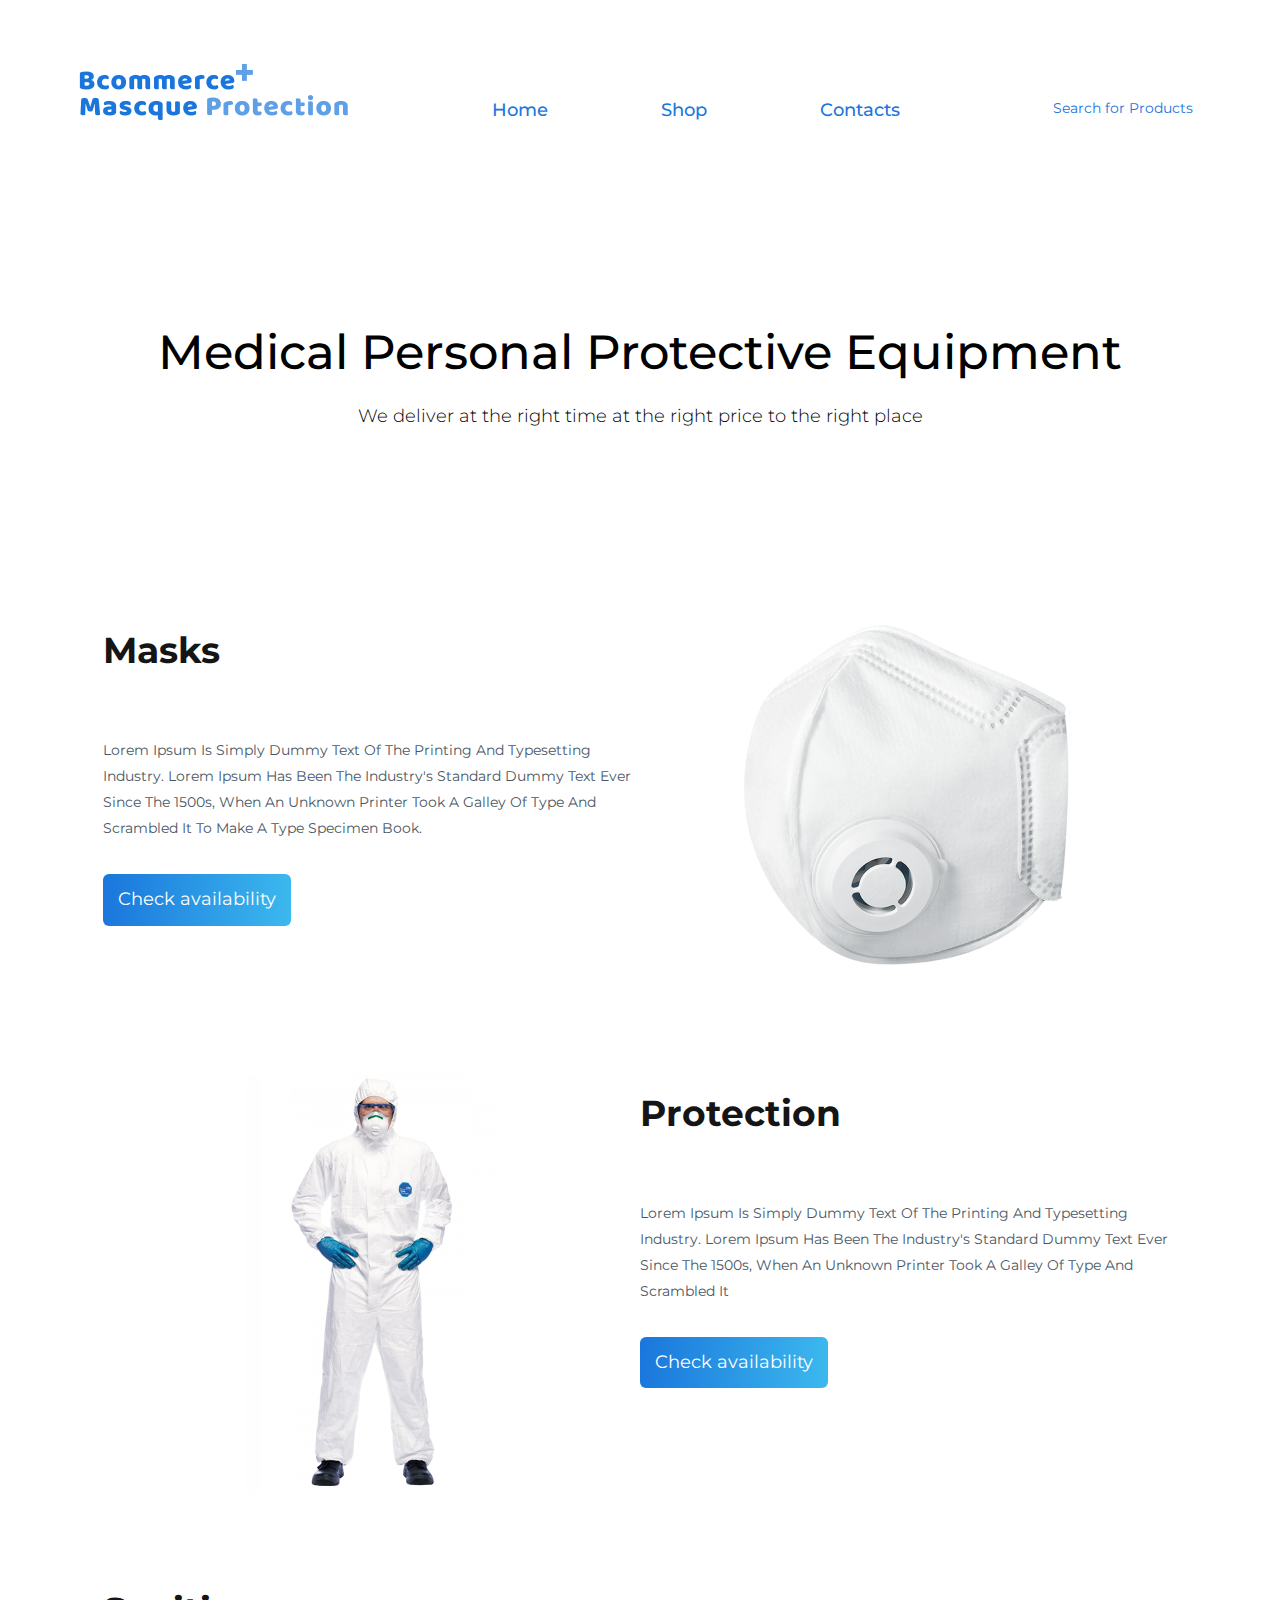
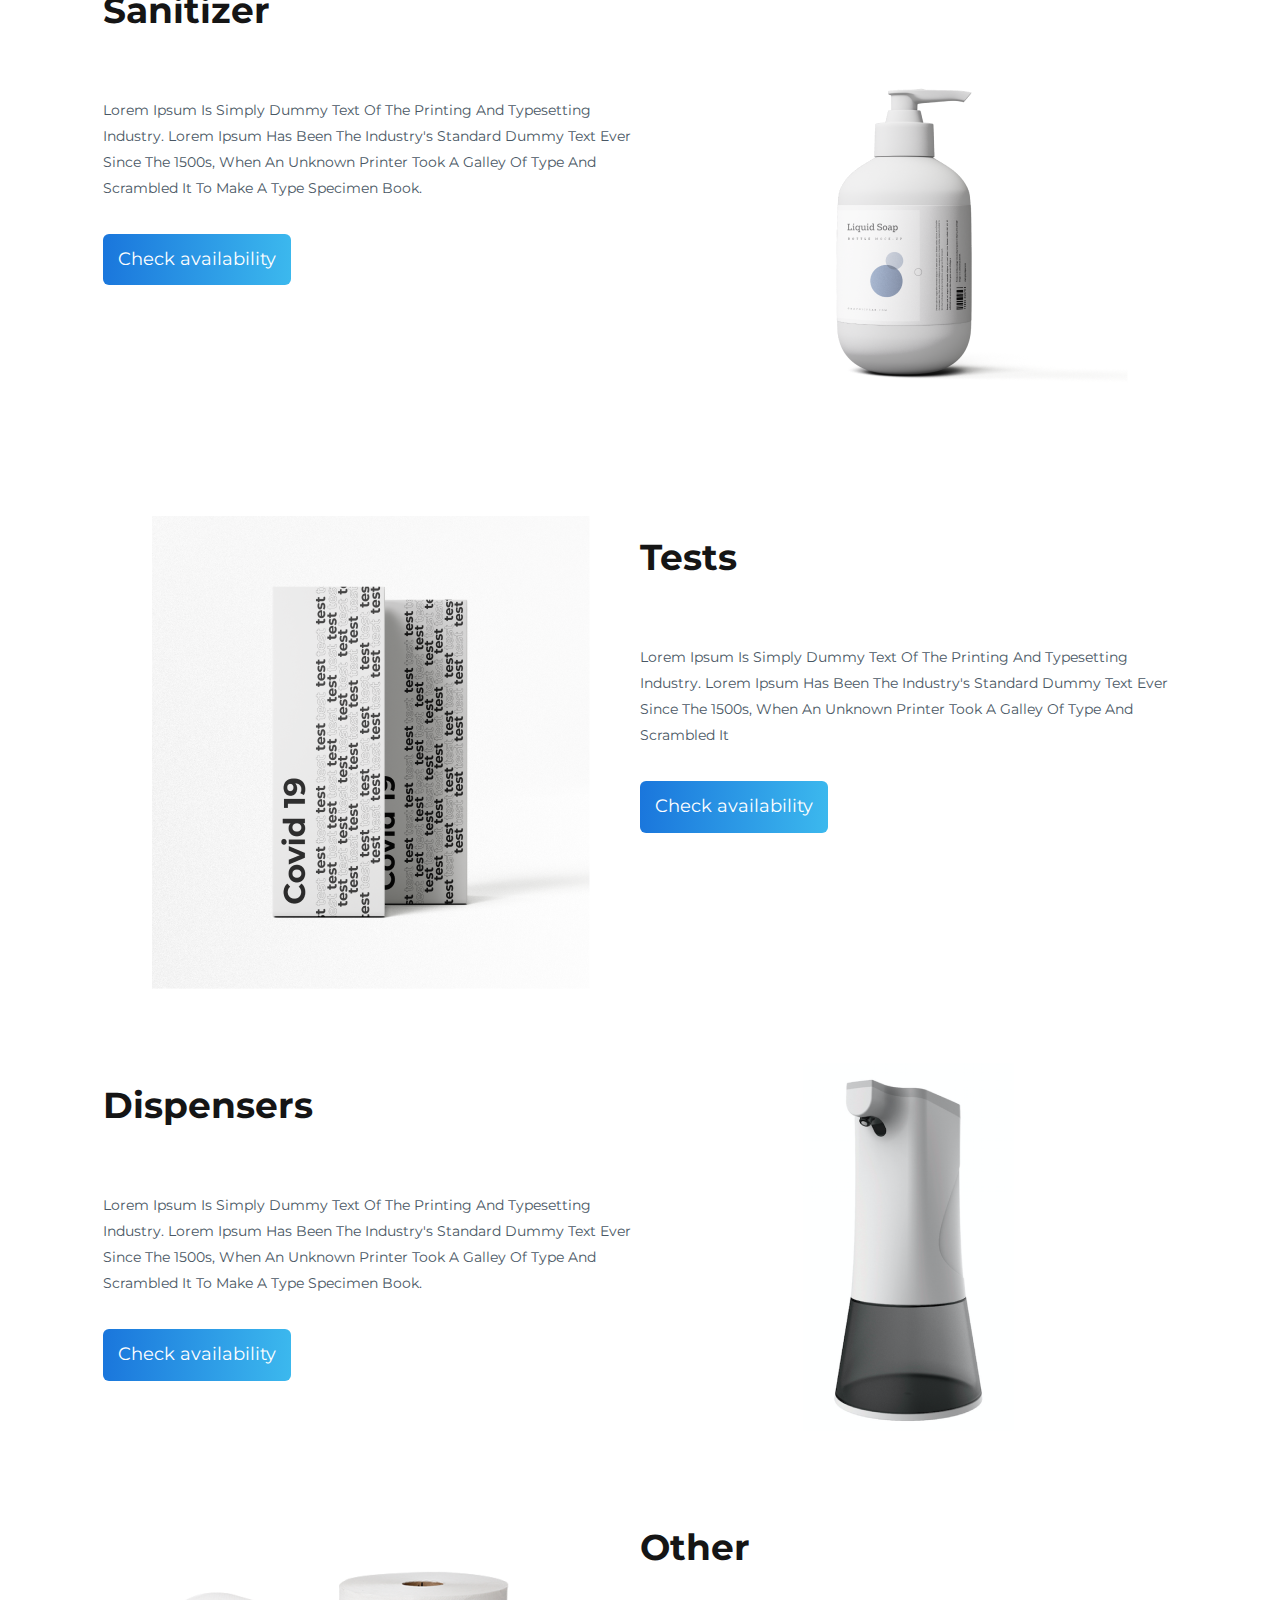
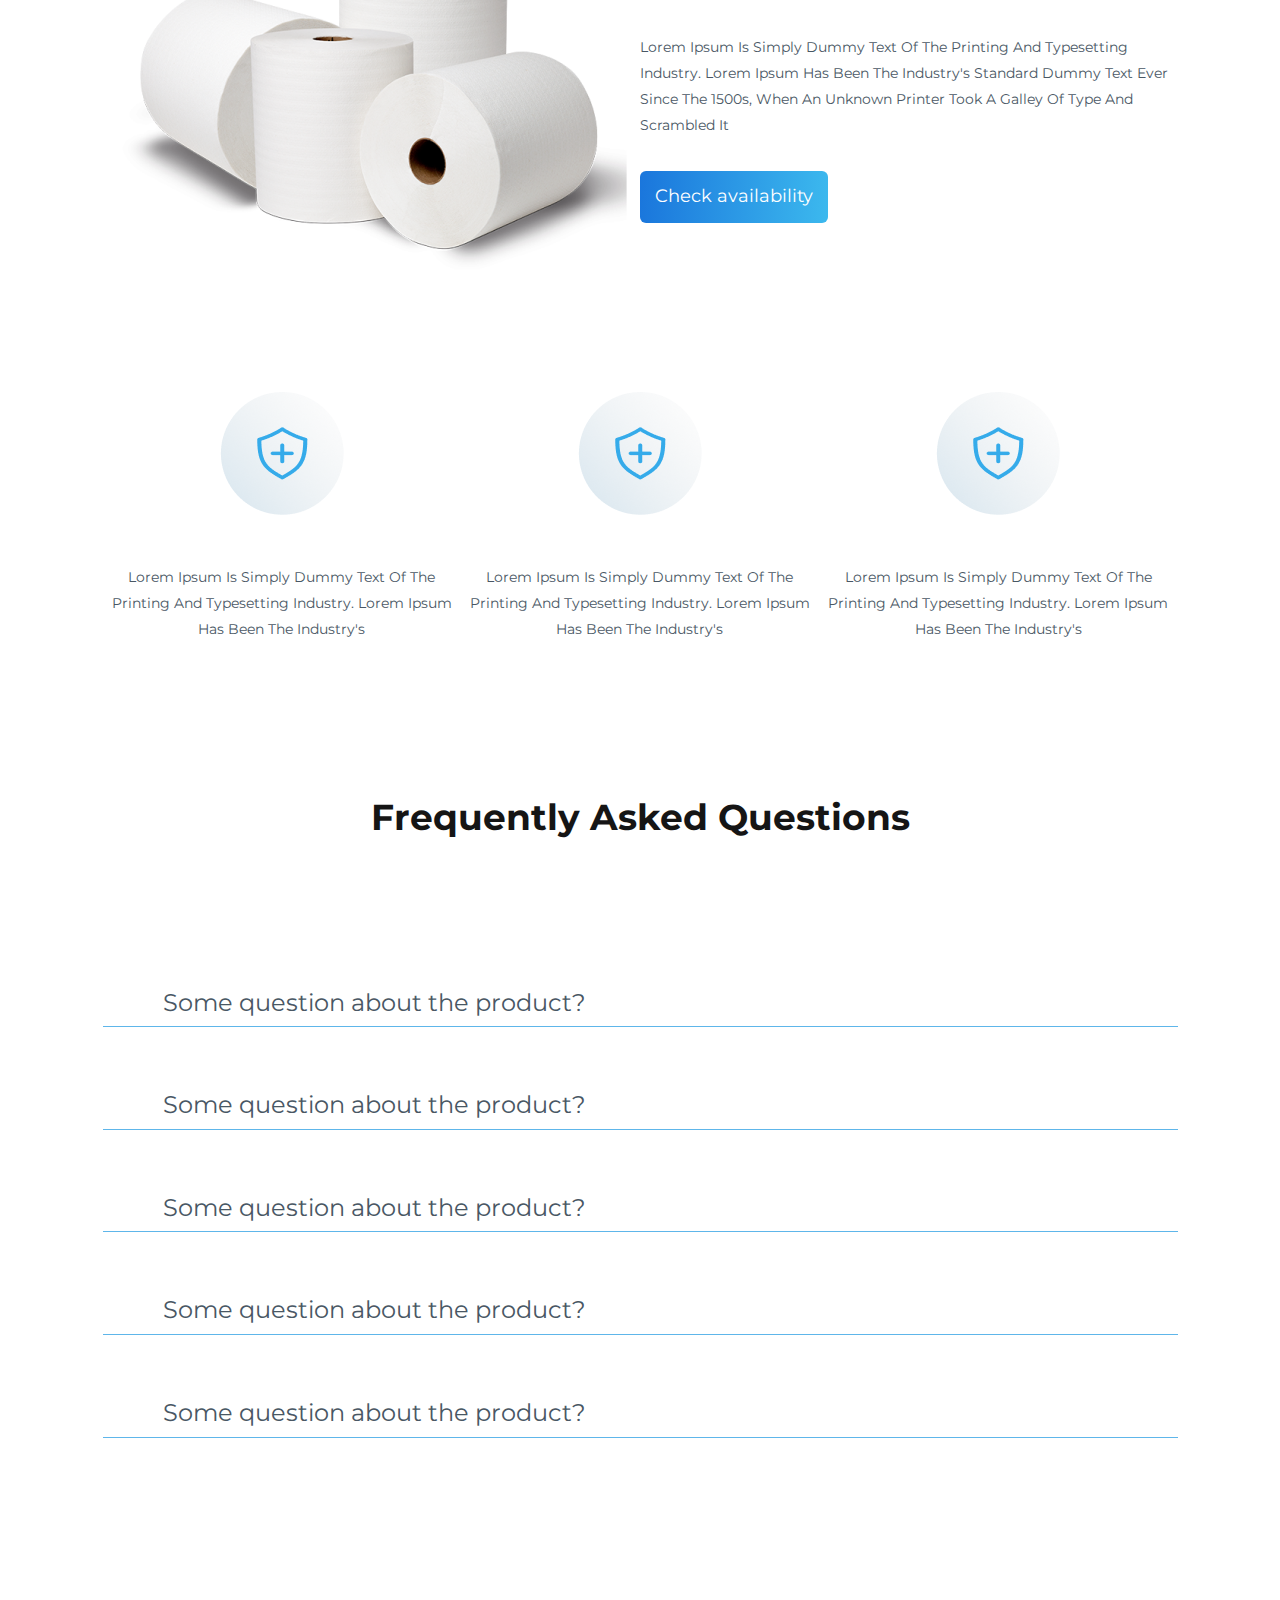
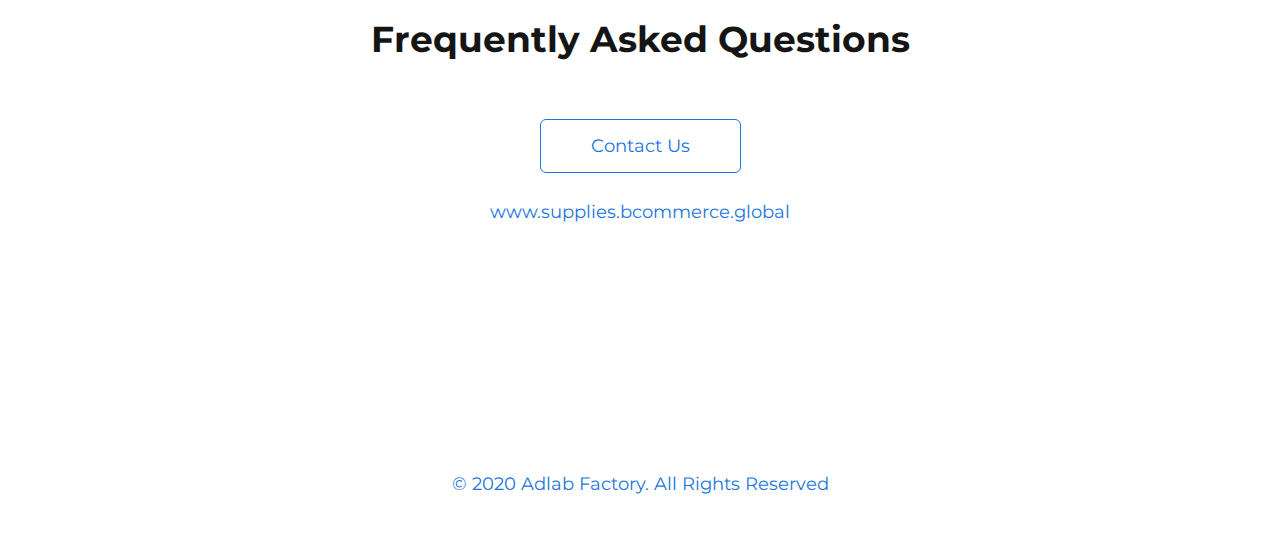
==== index.html @ c1c2cafc "add js" ====
<!DOCTYPE html>
<html lang="en">
  <head>
    <meta charset="UTF-8" />
    <meta http-equiv="X-UA-Compatible" content="IE=edge" />
    <meta name="viewport" content="width=device-width, initial-scale=1.0" />
    <link rel="stylesheet" href="assets/css/style.css" />
    <link rel="stylesheet" href="normalize.css" />
    <link
      href="https://fonts.googleapis.com/css2?family=Baloo+2&family=Montserrat:wght@300;400;500;700&display=swap"
      rel="stylesheet"
    />
    <title>Medical Supplies</title>
  </head>
  <body>
    <header>
      <div class="header__container">
        <div class="header__inner">
          <div class="inner__logo">
            <img src="assets/images/home page/logo.png" />
          </div>
          <nav class="nav">
            <a class="nav__link" href="#">Home</a>
            <a class="nav__link" href="#">Shop</a>
            <a class="nav__link" href="#">Contacts</a>
          </nav>
          <div class="nav__search">
            <a class="nav__link" href="#">Search for Products</a>
          </div>
        </div>
      </div>
    </header>
    <main>
      <div class="container">
        <div class="title">
          <h1 class="title__subject">Medical Personal Protective Equipment</h1>
          <h2 class="title__subtitle">
            We deliver at the right time at the right price to the right place
          </h2>
        </div>
      </div>
      <section class="section__product">
        <div class="container">
          <div class="product">
            <div class="product__img">
              <img src="assets/images/home page/masks.png" />
            </div>
            <div class="product__info">
              <h3 class="text">Masks</h3>
              <p class="subtext">
                Lorem Ipsum is simply dummy text of the printing and typesetting
                industry. Lorem Ipsum has been the industry's standard dummy
                text ever since the 1500s, when an unknown printer took a galley
                of type and scrambled it to make a type specimen book.
              </p>
              <a class="btn" href="#">Check availability</a>
            </div>
          </div>
          <div class="product">
            <div class="product__img">
              <img src="assets/images/home page/protection.png" />
            </div>
            <div class="product__info">
              <h3 class="text">Protection</h3>
              <p class="subtext">
                Lorem Ipsum is simply dummy text of the printing and typesetting
                industry. Lorem Ipsum has been the industry's standard dummy
                text ever since the 1500s, when an unknown printer took a galley
                of type and scrambled it
              </p>
              <a class="btn" href="#">Check availability</a>
            </div>
          </div>
          <div class="product">
            <div class="product__img">
              <img src="assets/images/home page/sanitizer.png" />
            </div>
            <div class="product__info">
              <h3 class="text">Sanitizer</h3>
              <p class="subtext">
                Lorem Ipsum is simply dummy text of the printing and typesetting
                industry. Lorem Ipsum has been the industry's standard dummy
                text ever since the 1500s, when an unknown printer took a galley
                of type and scrambled it to make a type specimen book.
              </p>
              <a class="btn" href="#">Check availability</a>
            </div>
          </div>
          <div class="product">
            <div class="product__img">
              <img src="assets/images/home page/tests.png" />
            </div>
            <div class="product__info">
              <h3 class="text">Tests</h3>
              <p class="subtext">
                Lorem Ipsum is simply dummy text of the printing and typesetting
                industry. Lorem Ipsum has been the industry's standard dummy
                text ever since the 1500s, when an unknown printer took a galley
                of type and scrambled it
              </p>
              <a class="btn" href="#">Check availability</a>
            </div>
          </div>
          <div class="product">
            <div class="product__img">
              <img src="assets/images/home page/dispensers.png" />
            </div>
            <div class="product__info">
              <h3 class="text">Dispensers</h3>
              <p class="subtext">
                Lorem Ipsum is simply dummy text of the printing and typesetting
                industry. Lorem Ipsum has been the industry's standard dummy
                text ever since the 1500s, when an unknown printer took a galley
                of type and scrambled it to make a type specimen book.
              </p>
              <a class="btn" href="#">Check availability</a>
            </div>
          </div>
          <div class="product">
            <div class="product__img">
              <img src="assets/images/home page/other.png" />
            </div>
            <div class="product__info">
              <h3 class="text">Other</h3>
              <p class="subtext">
                Lorem Ipsum is simply dummy text of the printing and typesetting
                industry. Lorem Ipsum has been the industry's standard dummy
                text ever since the 1500s, when an unknown printer took a galley
                of type and scrambled it
              </p>
              <a class="btn" href="#">Check availability</a>
            </div>
          </div>
        </div>
      </section>
    </main>
    <footer>
      <aside>
        <div class="container">
          <div class="features">
            <div class="features__item">
              <img src="assets/images/home page/vector.png" />
              <p class="subtext">
                Lorem Ipsum is simply dummy text of the printing and typesetting
                industry. Lorem Ipsum has been the industry's
              </p>
            </div>
            <div class="features__item">
              <img src="assets/images/home page/vector.png" />
              <p class="subtext">
                Lorem Ipsum is simply dummy text of the printing and typesetting
                industry. Lorem Ipsum has been the industry's
              </p>
            </div>
            <div class="features__item">
              <img src="assets/images/home page/vector.png" />
              <p class="subtext">
                Lorem Ipsum is simply dummy text of the printing and typesetting
                industry. Lorem Ipsum has been the industry's
              </p>
            </div>
          </div>
        </div>
      </aside>
      <div class="container">
        <div class="faq__content">
          <h3 class="text">Frequently Asked Questions</h3>
        </div>
        <div class="faq__section">
          <button class="faq__dropdown">
            Some question about the product?
          </button>
          <div class="faq__item">
            <p>
              Lorem Ipsum is simply dummy text of the printing and typesetting
              industry. Lorem Ipsum has been the industry's standard dummy text
              ever since the 1500s, when an unknown printer took a galley of
              type and scrambled it
            </p>
          </div>
          <button class="faq__dropdown">
            Some question about the product?
          </button>
          <div class="faq__item">
            <p>
              Lorem Ipsum is simply dummy text of the printing and typesetting
              industry. Lorem Ipsum has been the industry's standard dummy text
              ever since the 1500s, when an unknown printer took a galley of
              type and scrambled it
            </p>
          </div>
          <button class="faq__dropdown">
            Some question about the product?
          </button>
          <div class="faq__item">
            <p>
              Lorem Ipsum is simply dummy text of the printing and typesetting
              industry. Lorem Ipsum has been the industry's standard dummy text
              ever since the 1500s, when an unknown printer took a galley of
              type and scrambled it
            </p>
          </div>
          <button class="faq__dropdown">
            Some question about the product?
          </button>
          <div class="faq__item">
            <p>
              Lorem Ipsum is simply dummy text of the printing and typesetting
              industry. Lorem Ipsum has been the industry's standard dummy text
              ever since the 1500s, when an unknown printer took a galley of
              type and scrambled it
            </p>
          </div>
          <button class="faq__dropdown">
            Some question about the product?
          </button>
          <div class="faq__item">
            <p>
              Lorem Ipsum is simply dummy text of the printing and typesetting
              industry. Lorem Ipsum has been the industry's standard dummy text
              ever since the 1500s, when an unknown printer took a galley of
              type and scrambled it
            </p>
          </div>
        </div>
        <div class="question">
          <h3 class="text">Frequently Asked Questions</h3>
          <div class="question__btn">
            <a
              class="question__mail"
              href="mailto:www.supplies.bcommerce.global"
              >Contact Us</a
            >
          </div>
          <div class="question__link">
            <a class="link__mail" href="mailto:www.supplies.bcommerce.global"
              >www.supplies.bcommerce.global</a
            >
          </div>
        </div>
        <p class="author">© 2020 Adlab Factory. All Rights Reserved</p>
      </div>
    </footer>
    <script src="js/dropdown.js"></script>
  </body>
</html>
---- assets/css/style.css ----
/* General styles */
body {
  margin: 0;
  padding: 0;
  font-family: "Montserrat", sans-serif;
  font-size: 14px;
  line-height: 1.2;
  color: #495764;
}

.text {
  font-weight: 700;
  padding: 20px 0;
  font-size: 36px;
  line-height: 44px;
  color: #151515;
}

.subtext {
  margin-top: 30px;
  padding: 15px 0;
  line-height: 26px;
  align-items: center;
  text-transform: capitalize;
}

.btn {
  margin-top: 18px;
  display: inline-block;
  padding: 15px;
  text-decoration: none;
  font-size: 18px;
  color: #fff;
  background: linear-gradient(92.66deg, #1a76dc 0%, #3cb9ee 100.68%);
  border-radius: 6px;
}

/* Container */
.header__container {
  width: 100%;
  max-width: 1155px;
  padding: 0 15px;
  margin: 0 auto;
}

.container {
  width: 100%;
  max-width: 1105px;
  padding: 0 15px;
  margin: 0 auto;
}

/* Header */
.header__inner {
  display: flex;
  justify-content: space-between;
}

.inner__logo {
  margin-top: 60px;
}

.nav {
  width: 38%;
  font-size: 18px;
  font-weight: 500;
  margin-top: 100px;
  display: flex;
  justify-content: space-between;
}

.nav__link {
  display: inline-block;
  text-decoration: none;
  color: #1a76dc;
  padding: 0 10px;
  transition: color 0.2s linear;
}

.nav__link:hover {
  color: #0d345f;
}

.nav__search {
  margin-top: 100px;
}

/* Title */
.title {
  margin-top: 165px;
  color: #000000;
  text-align: center;
}

.title__subject {
  text-transform: capitalize;
  font-size: 48px;
  font-weight: 500;
  padding: 25px 0;
}

.title__subtitle {
  font-size: 18px;
  font-weight: 300;
}

/* Product */
.section__product {
  margin-top: 180px;
}

.product {
  margin-top: 70px;
  display: flex;
  justify-content: space-between;
}

.product:nth-child(odd) {
  flex-direction: row-reverse;
}

.product__img {
  width: 50%;
  text-align: center;
}

.product__info {
  width: 50%;
}

/* Footer */
.features {
  display: flex;
  justify-content: center;
  text-align: center;
  margin-top: 118px;
}

.features__item {
  width: calc(100% / 3);
}

/* FAQ */
.faq__content {
  margin-top: 118px;
  text-align: center;
}

.faq__section {
  margin-top: 65px;
}

.faq__dropdown {
  margin-top: 55px;
  padding: 10px 10px 10px 60px;
  position: relative;
  color: #495764;
  text-align: center;
  font-size: 24px;
  cursor: pointer;
  width: 100%;
  border: none;
  text-align: left;
  background: transparent;
}

.faq__dropdown::after{
  content: "";
  display: block;
  width: 100%;
  height: 1px;
  background-color: #5EB6EA;
  position: absolute;
  top: 100%;
  left: 0;
  z-index: 1;
}

.faq__item {
  padding: 0 15px;
  max-height: 0;
  line-height: 26px;
  align-items: center;
  text-transform: capitalize;
  transition: max-height 0.2s ease-out;
  overflow: hidden;
}

/* Question */
.question {
  margin-top: 160px;
  text-align: center;
}

.question__btn {
  margin-top: 55px;
}

.question__mail {
  padding: 15px 50px;
  border: 1px solid #1a76dc;
  background: transparent;
  color: #1a76dc;
  border-radius: 6px;
  font-size: 18px;
  text-decoration: none;
}

.question__link {
  margin-top: 45px;
}

.link__mail {
  color: #1a76dc;
  font-size: 18px;
  text-decoration: none;
}

.author {
  margin: 250px 0 50px;
  color: #1a76dc;
  text-align: center;
  font-size: 18px;
}
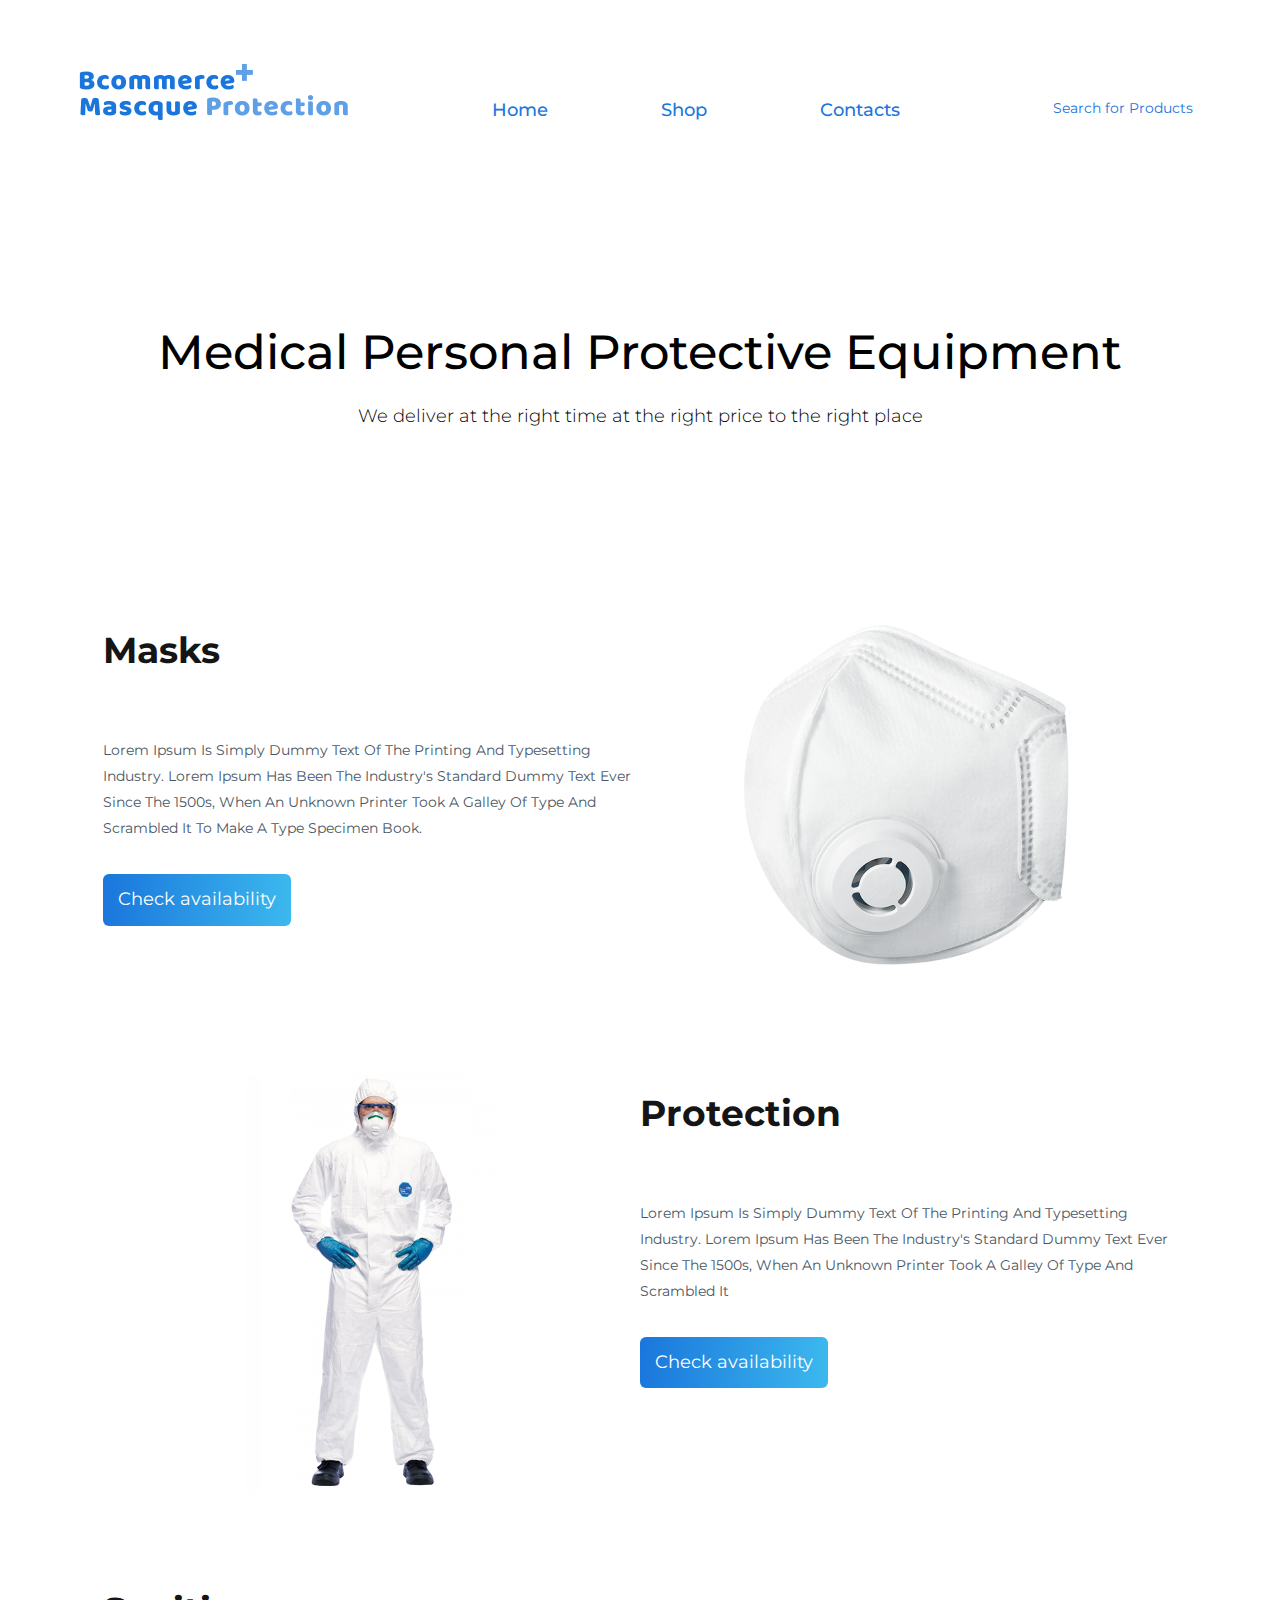
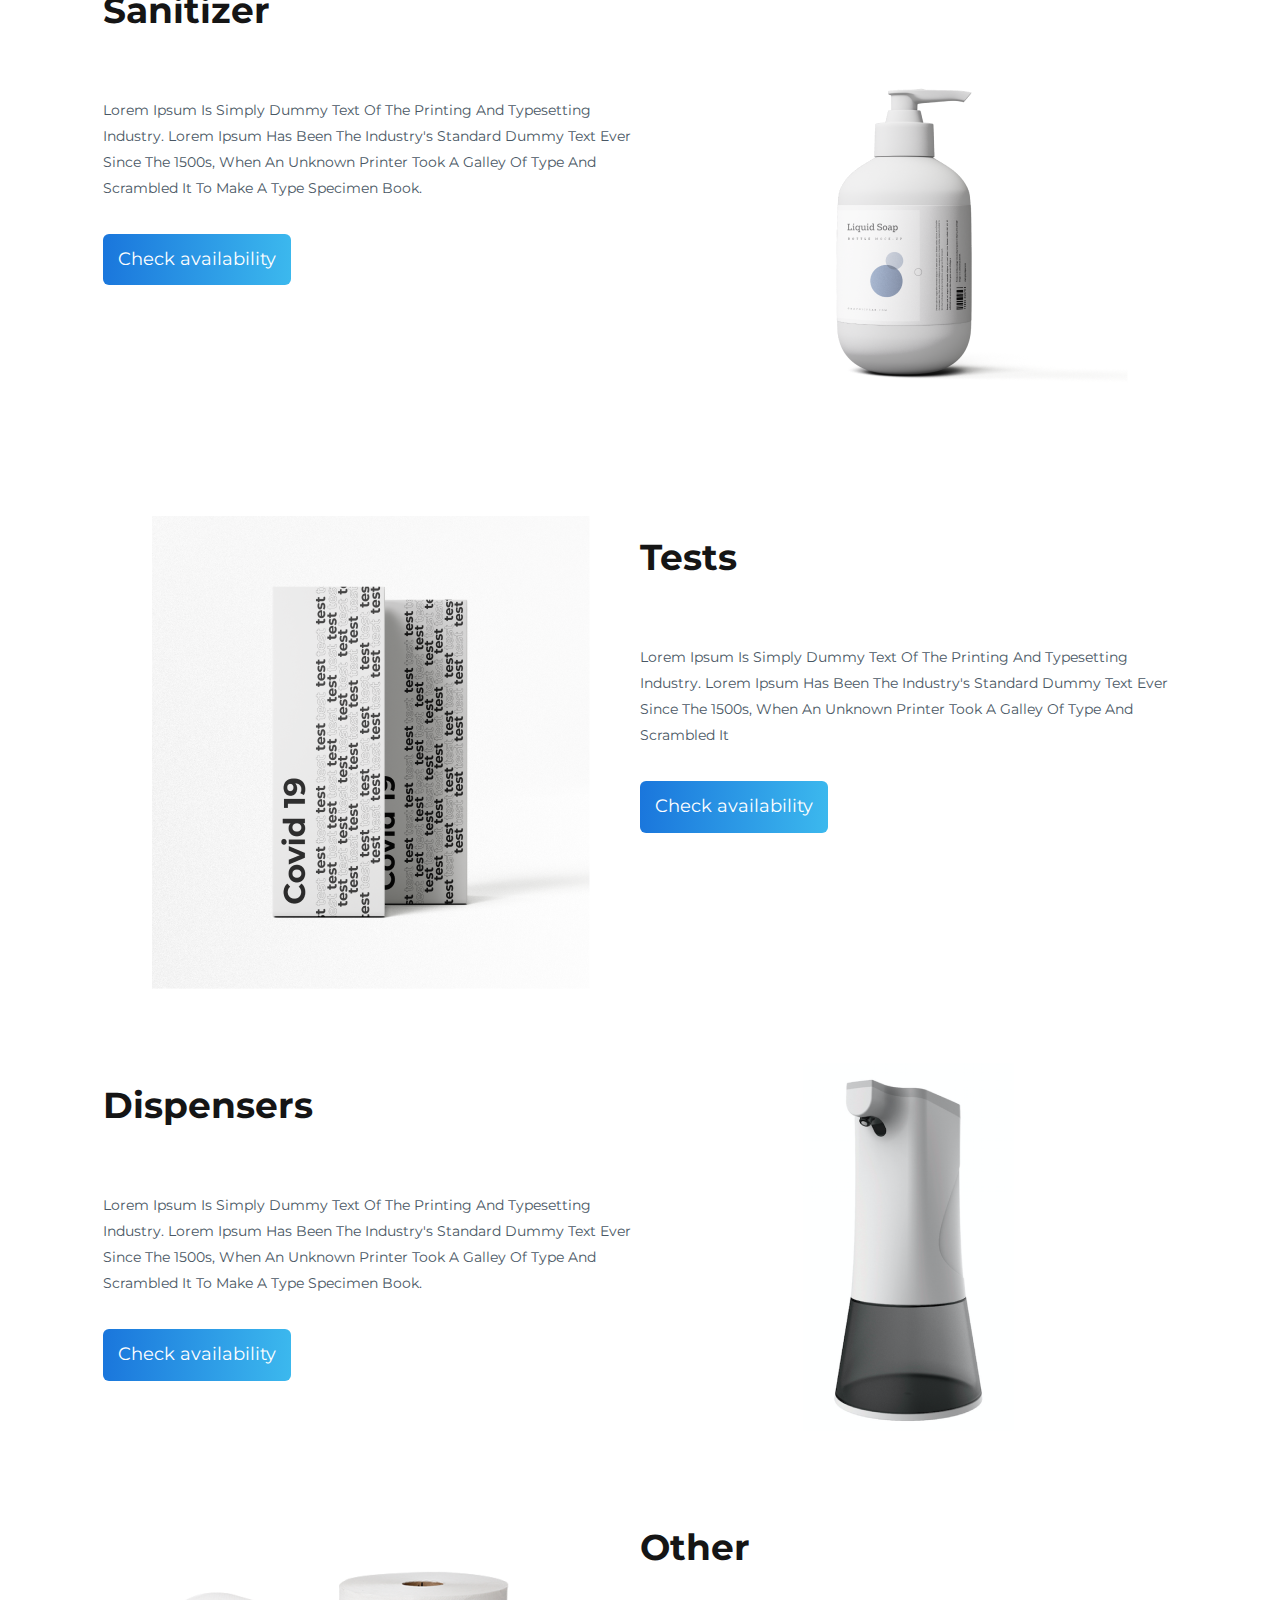
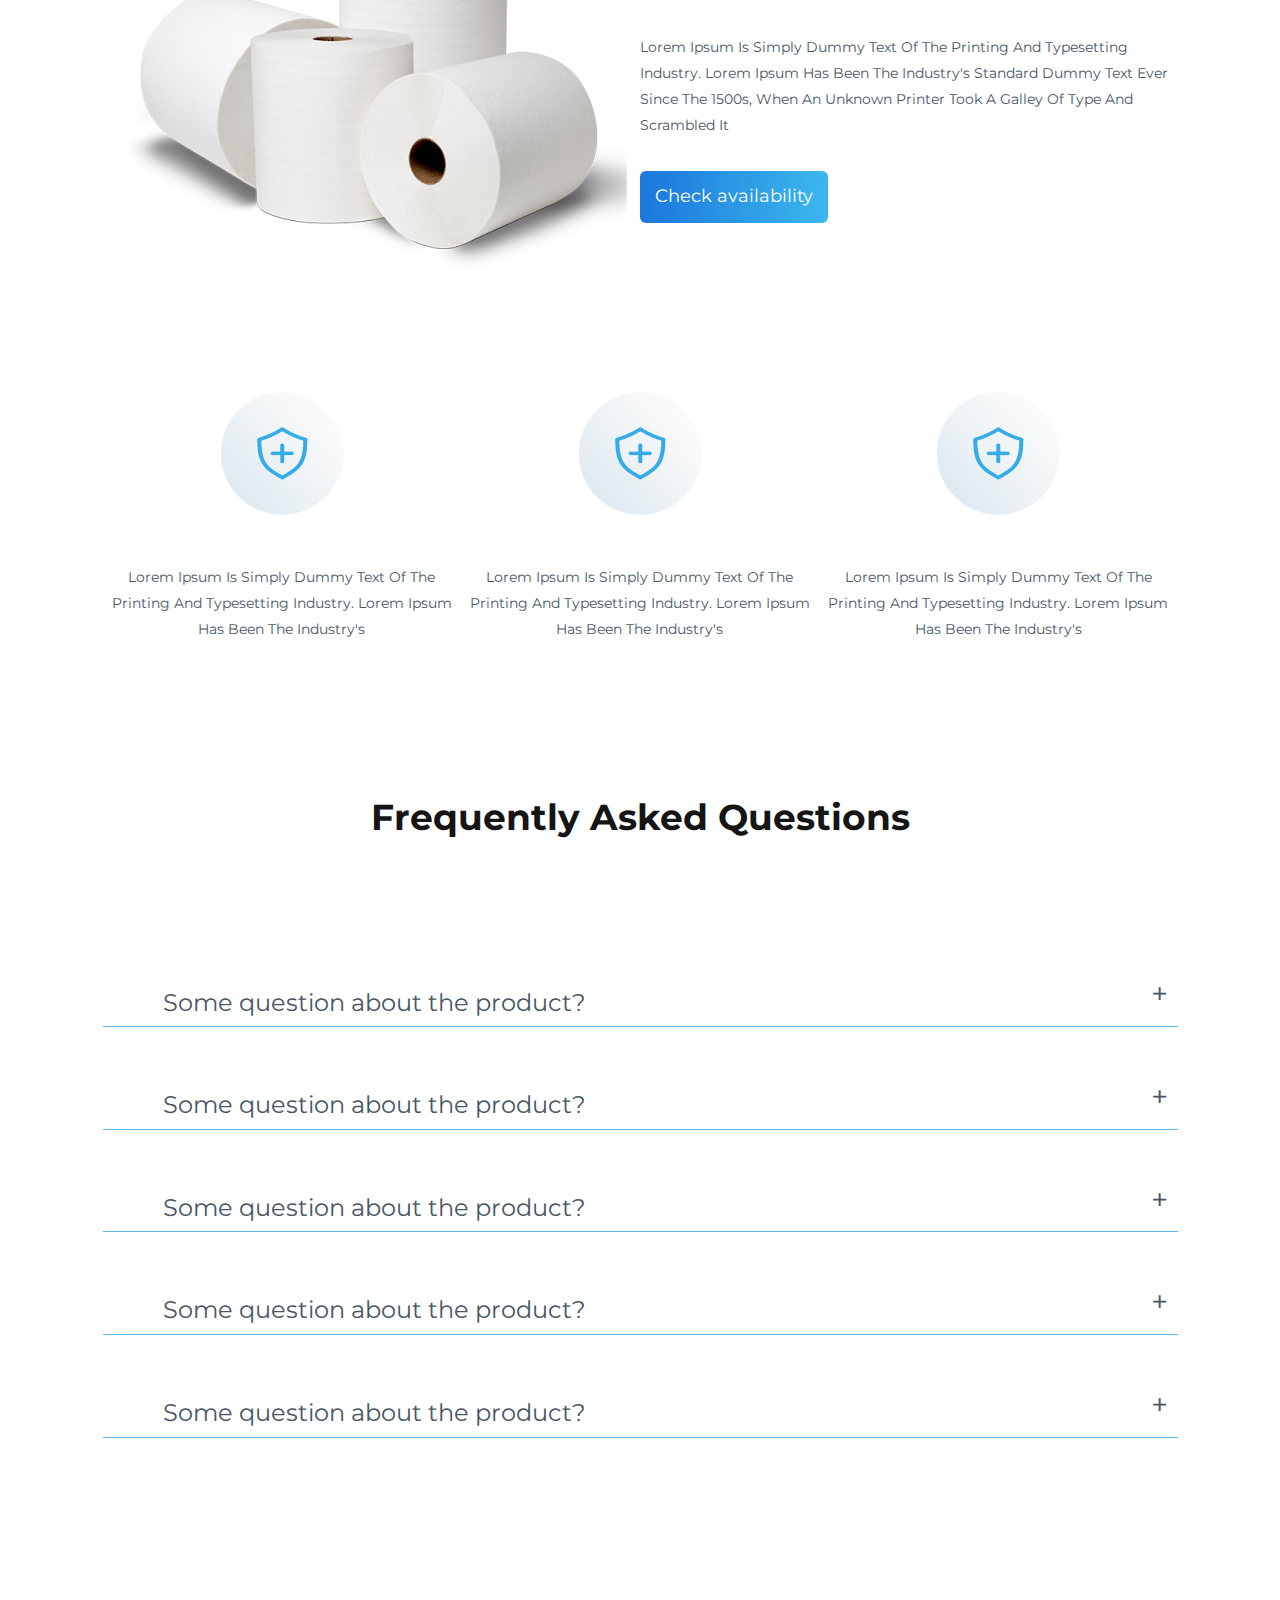
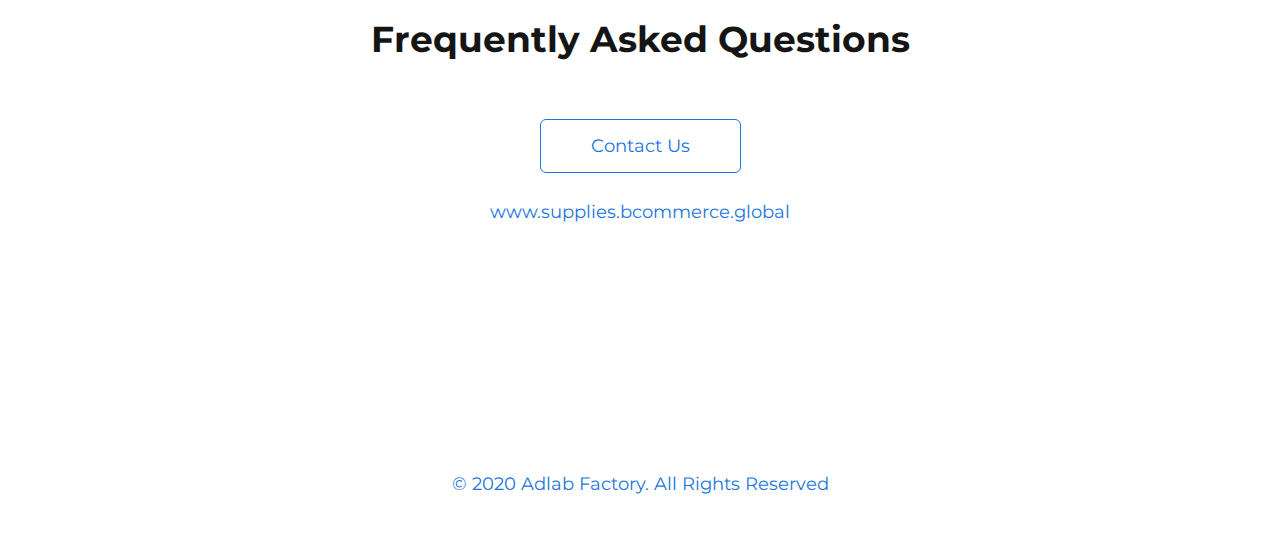
==== commit 274b899c: "finish home page" ====
--- a/index.html
+++ b/index.html
@@ -171,51 +171,51 @@
             Some question about the product?
           </button>
           <div class="faq__item">
-            <p>
-              Lorem Ipsum is simply dummy text of the printing and typesetting
-              industry. Lorem Ipsum has been the industry's standard dummy text
-              ever since the 1500s, when an unknown printer took a galley of
-              type and scrambled it
-            </p>
-          </div>
-          <button class="faq__dropdown">
-            Some question about the product?
-          </button>
-          <div class="faq__item">
-            <p>
-              Lorem Ipsum is simply dummy text of the printing and typesetting
-              industry. Lorem Ipsum has been the industry's standard dummy text
-              ever since the 1500s, when an unknown printer took a galley of
-              type and scrambled it
-            </p>
-          </div>
-          <button class="faq__dropdown">
-            Some question about the product?
-          </button>
-          <div class="faq__item">
-            <p>
-              Lorem Ipsum is simply dummy text of the printing and typesetting
-              industry. Lorem Ipsum has been the industry's standard dummy text
-              ever since the 1500s, when an unknown printer took a galley of
-              type and scrambled it
-            </p>
-          </div>
-          <button class="faq__dropdown">
-            Some question about the product?
-          </button>
-          <div class="faq__item">
-            <p>
-              Lorem Ipsum is simply dummy text of the printing and typesetting
-              industry. Lorem Ipsum has been the industry's standard dummy text
-              ever since the 1500s, when an unknown printer took a galley of
-              type and scrambled it
-            </p>
-          </div>
-          <button class="faq__dropdown">
-            Some question about the product?
-          </button>
-          <div class="faq__item">
-            <p>
+            <p class="subtext">
+              Lorem Ipsum is simply dummy text of the printing and typesetting
+              industry. Lorem Ipsum has been the industry's standard dummy text
+              ever since the 1500s, when an unknown printer took a galley of
+              type and scrambled it
+            </p>
+          </div>
+          <button class="faq__dropdown">
+            Some question about the product?
+          </button>
+          <div class="faq__item">
+            <p class="subtext">
+              Lorem Ipsum is simply dummy text of the printing and typesetting
+              industry. Lorem Ipsum has been the industry's standard dummy text
+              ever since the 1500s, when an unknown printer took a galley of
+              type and scrambled it
+            </p>
+          </div>
+          <button class="faq__dropdown">
+            Some question about the product?
+          </button>
+          <div class="faq__item">
+            <p class="subtext">
+              Lorem Ipsum is simply dummy text of the printing and typesetting
+              industry. Lorem Ipsum has been the industry's standard dummy text
+              ever since the 1500s, when an unknown printer took a galley of
+              type and scrambled it
+            </p>
+          </div>
+          <button class="faq__dropdown">
+            Some question about the product?
+          </button>
+          <div class="faq__item">
+            <p class="subtext">
+              Lorem Ipsum is simply dummy text of the printing and typesetting
+              industry. Lorem Ipsum has been the industry's standard dummy text
+              ever since the 1500s, when an unknown printer took a galley of
+              type and scrambled it
+            </p>
+          </div>
+          <button class="faq__dropdown">
+            Some question about the product?
+          </button>
+          <div class="faq__item">
+            <p class="subtext">
               Lorem Ipsum is simply dummy text of the printing and typesetting
               industry. Lorem Ipsum has been the industry's standard dummy text
               ever since the 1500s, when an unknown printer took a galley of
--- a/assets/css/style.css
+++ b/assets/css/style.css
@@ -162,27 +162,40 @@
   border: none;
   text-align: left;
   background: transparent;
-}
-
-.faq__dropdown::after{
+  transition: color 0.2s linear;
+}
+
+.faq__dropdown:hover {
+  color: #000000;
+}
+
+.faq__dropdown:before {
   content: "";
   display: block;
   width: 100%;
   height: 1px;
-  background-color: #5EB6EA;
+  background-color: #5eb6ea;
   position: absolute;
   top: 100%;
   left: 0;
   z-index: 1;
 }
 
+.faq__dropdown:after {
+  position: absolute;
+  content: "+";
+  left: 97.5%;
+  bottom: 30%;
+  font-size: 30px;
+}
+
 .faq__item {
-  padding: 0 15px;
+  padding: 0 30px;
   max-height: 0;
   line-height: 26px;
   align-items: center;
   text-transform: capitalize;
-  transition: max-height 0.2s ease-out;
+  transition: max-height 0.8s ease-out;
   overflow: hidden;
 }
 
@@ -222,3 +235,9 @@
   text-align: center;
   font-size: 18px;
 }
+
+/* Media */
+
+/* @media (max-width: 1200px){
+  
+} */
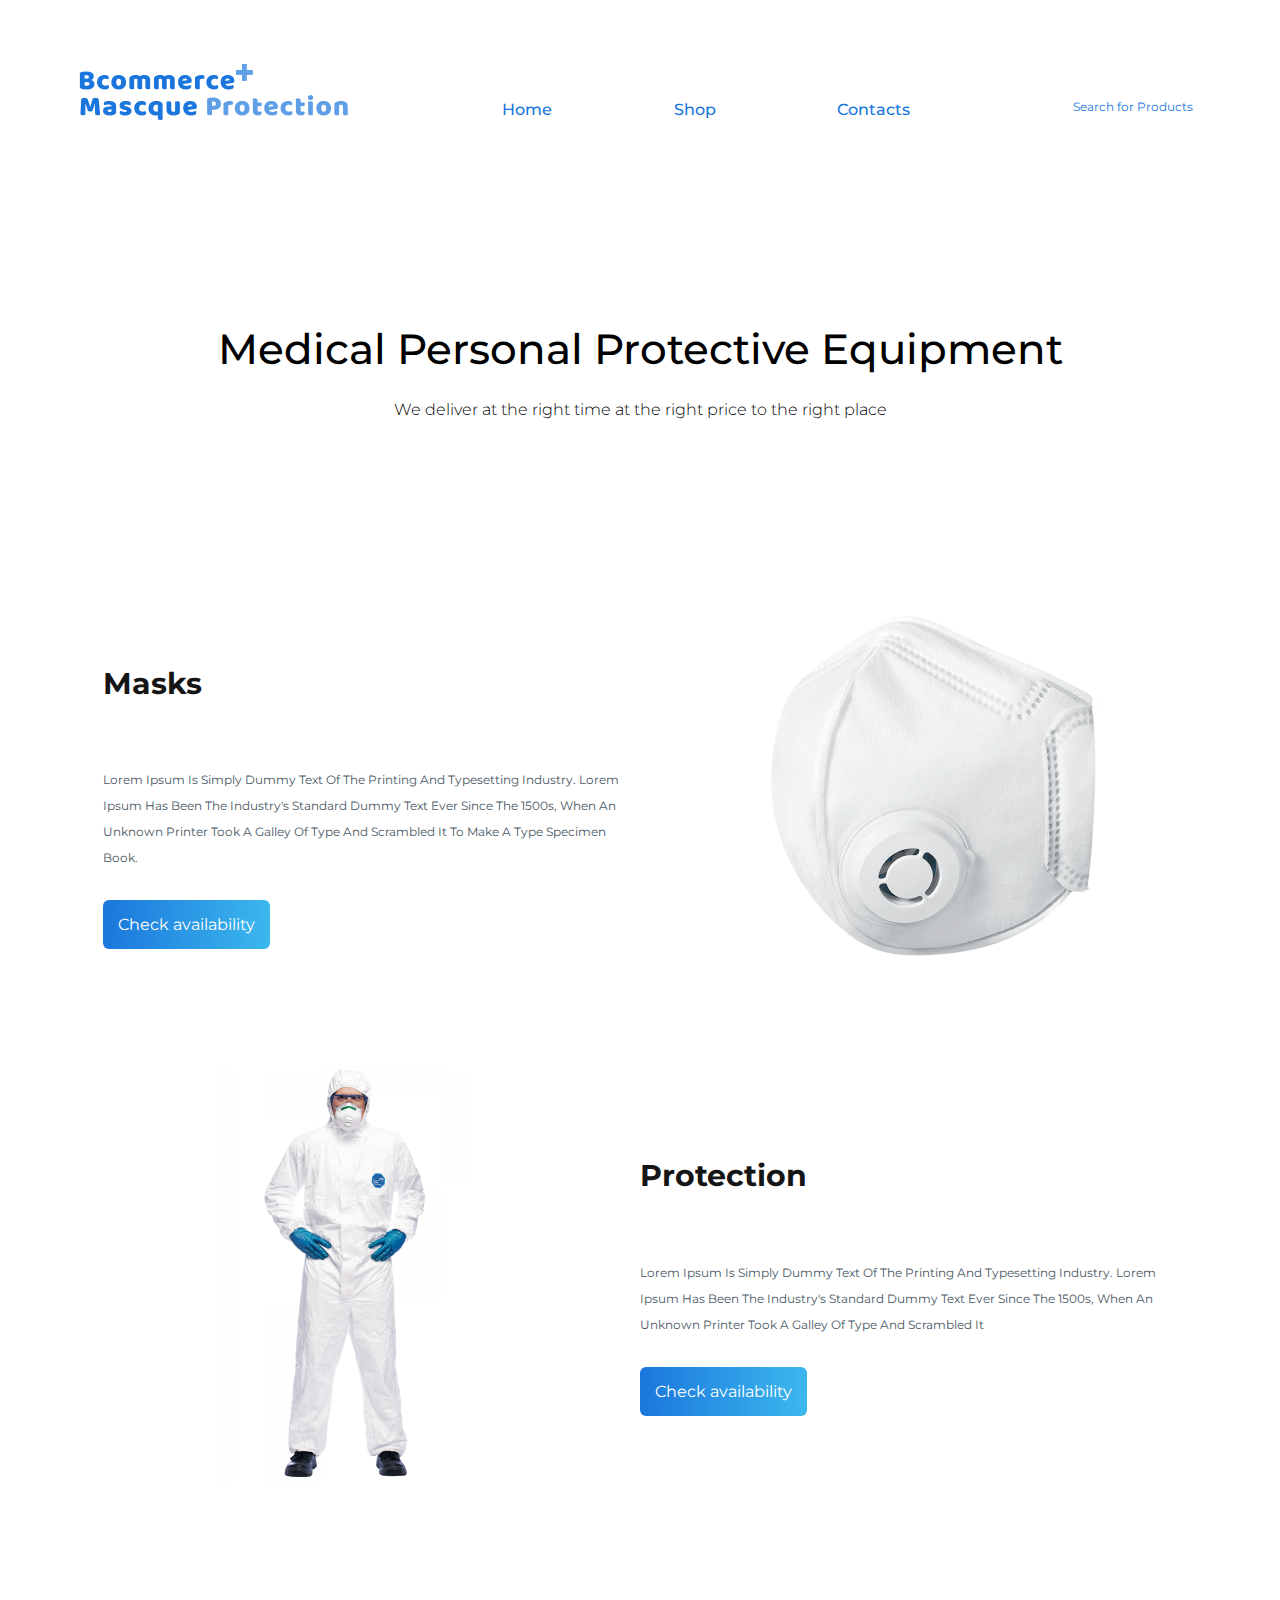
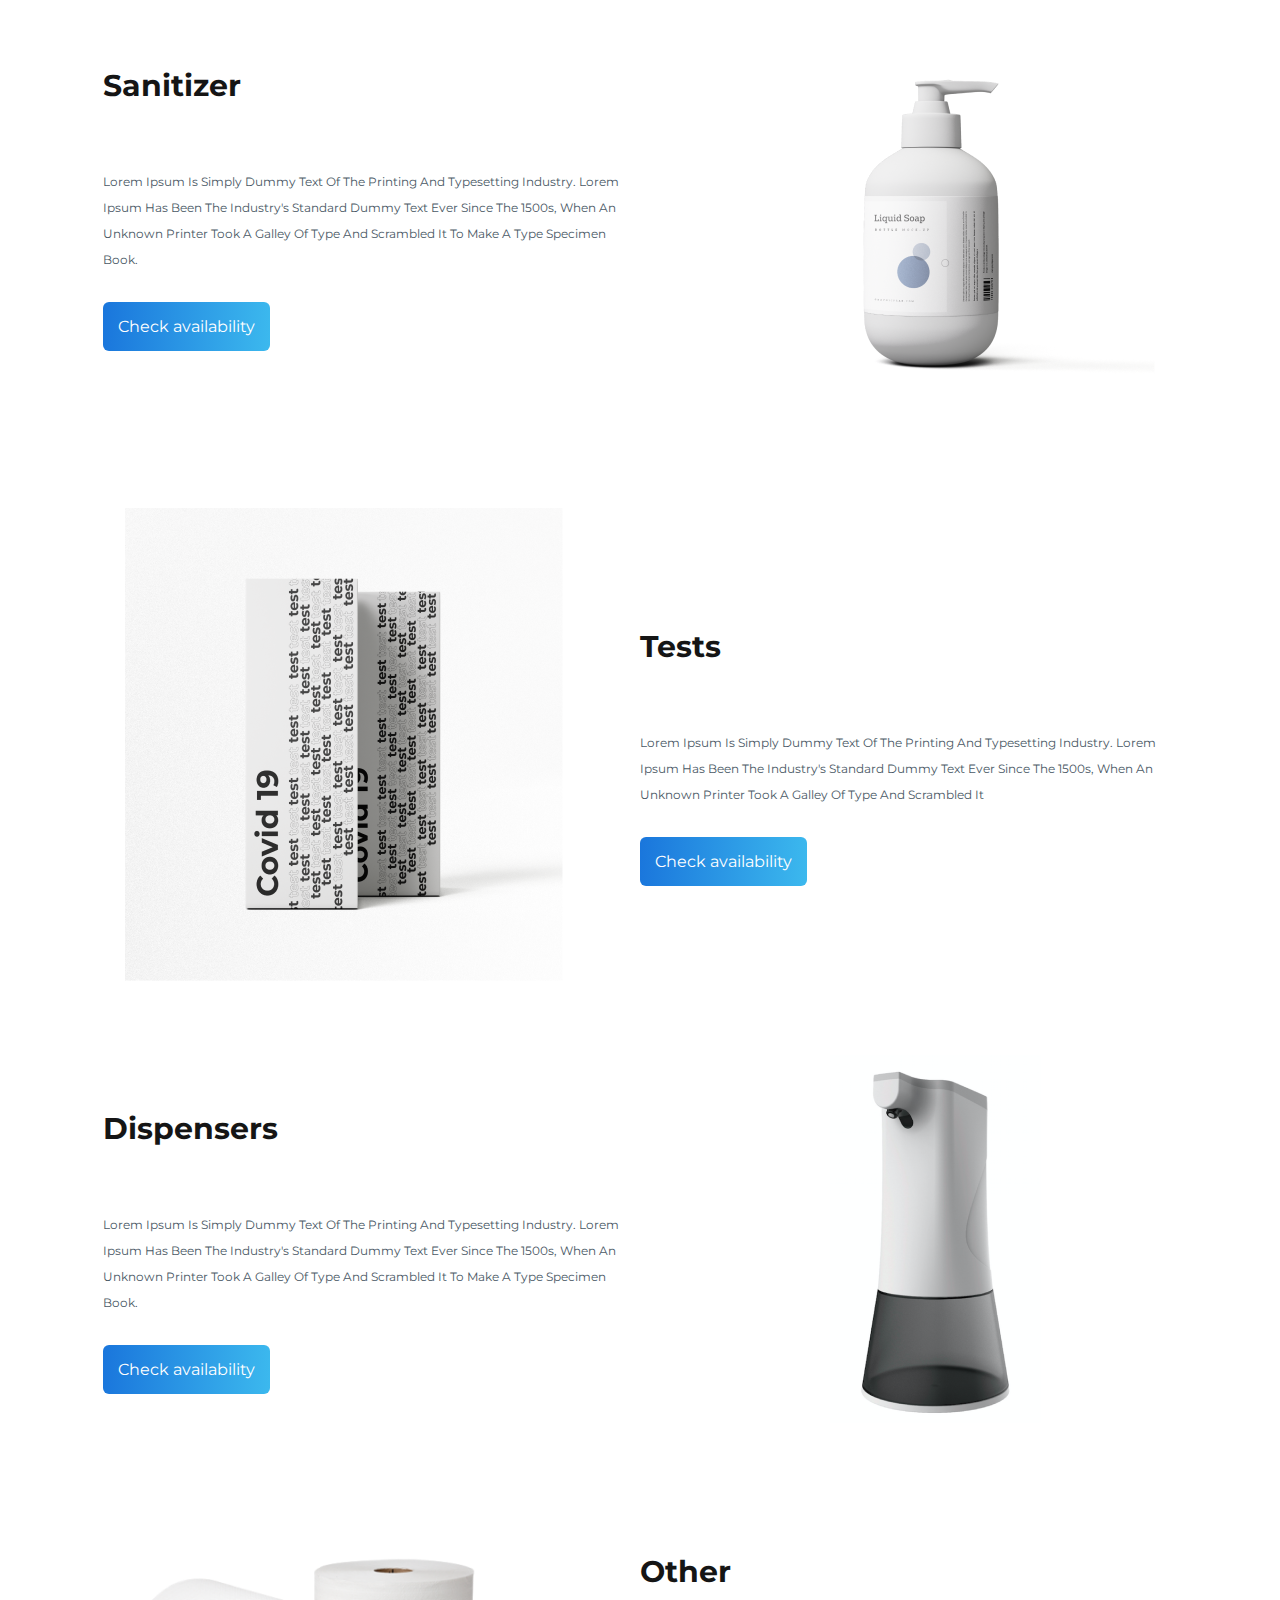
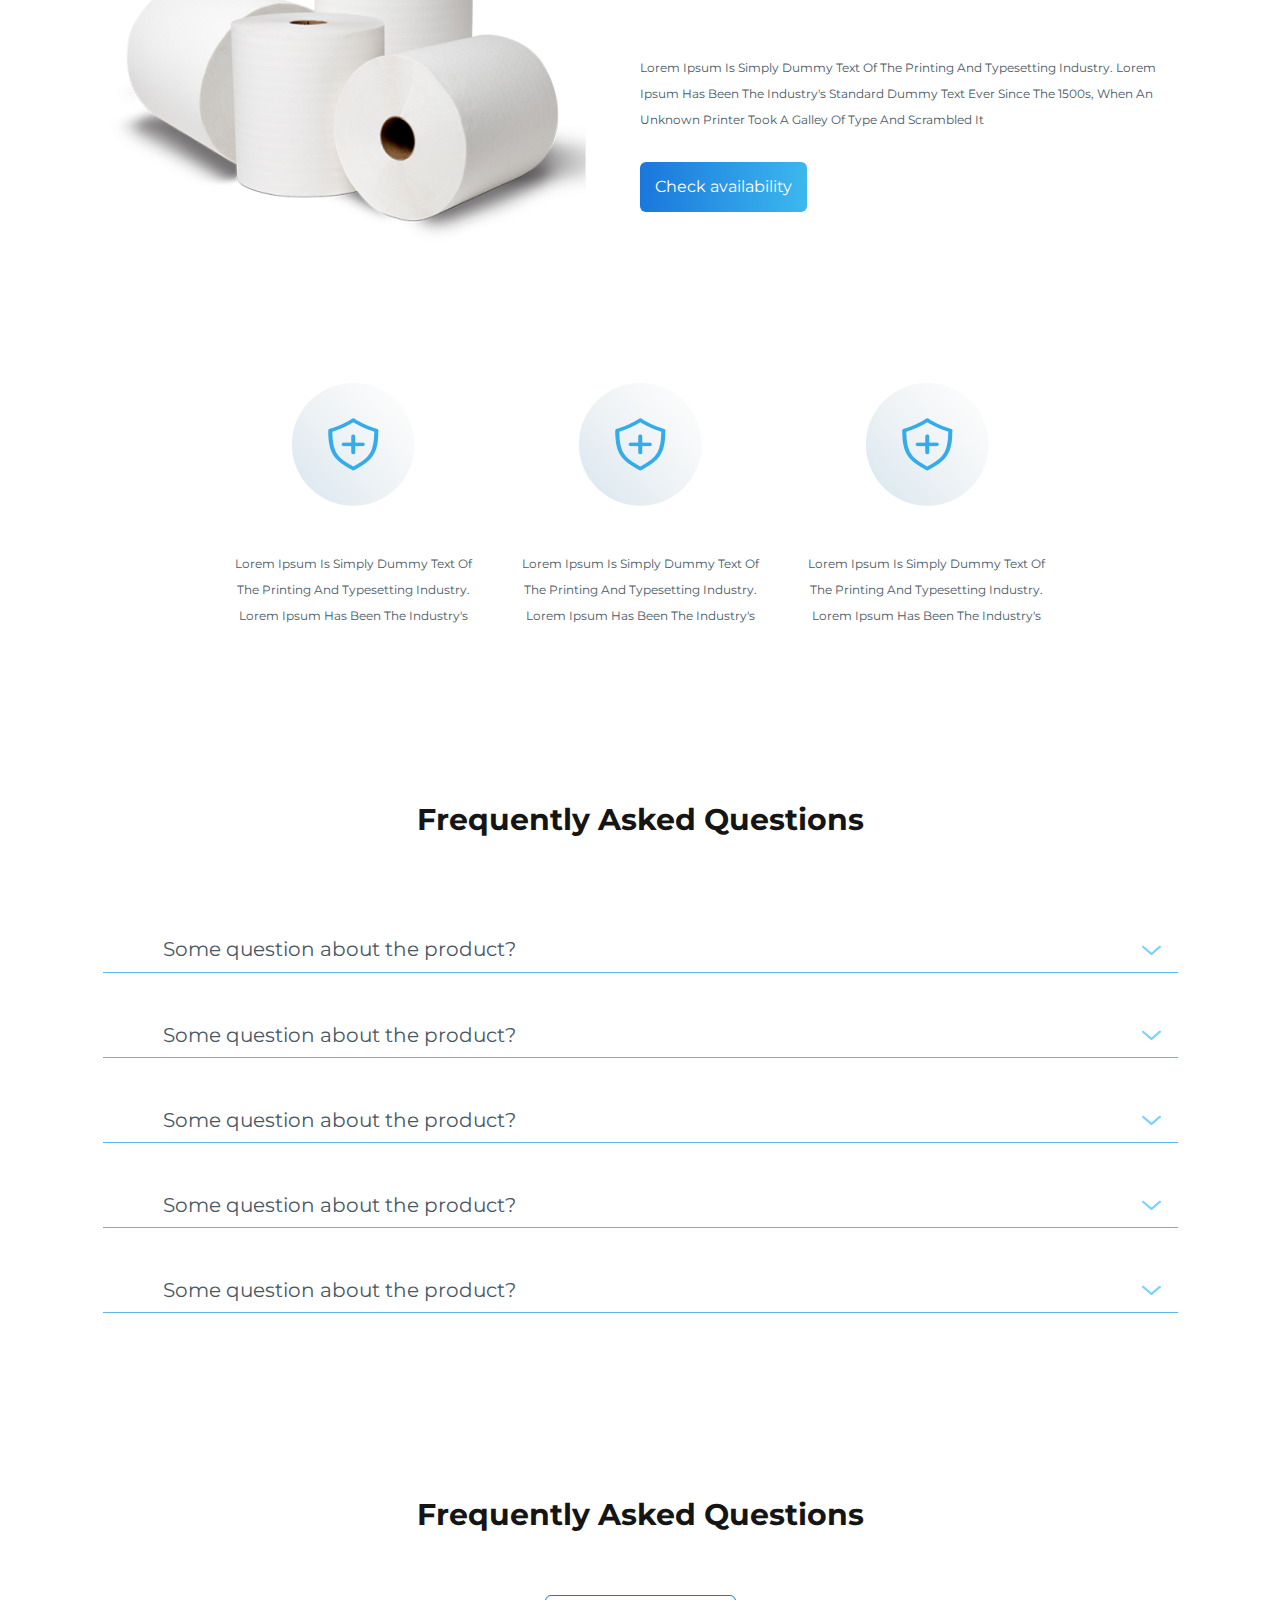
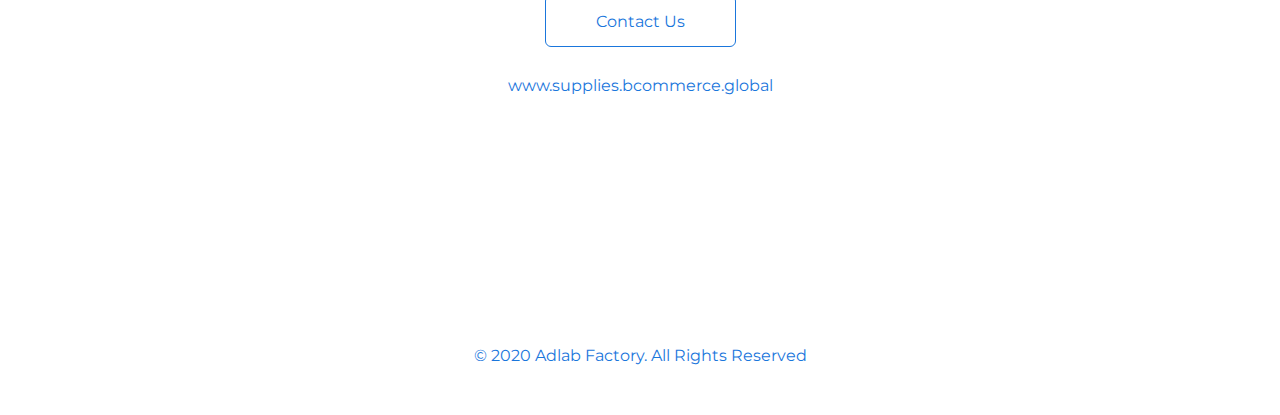
==== commit c4cef9b9: "Adaptive" ====
--- a/index.html
+++ b/index.html
@@ -5,7 +5,7 @@
     <meta http-equiv="X-UA-Compatible" content="IE=edge" />
     <meta name="viewport" content="width=device-width, initial-scale=1.0" />
     <link rel="stylesheet" href="assets/css/style.css" />
-    <link rel="stylesheet" href="normalize.css" />
+    <link rel="stylesheet" href="assets/css/normalize.css" />
     <link
       href="https://fonts.googleapis.com/css2?family=Baloo+2&family=Montserrat:wght@300;400;500;700&display=swap"
       rel="stylesheet"
@@ -167,53 +167,43 @@
           <h3 class="text">Frequently Asked Questions</h3>
         </div>
         <div class="faq__section">
-          <button class="faq__dropdown">
-            Some question about the product?
-          </button>
-          <div class="faq__item">
-            <p class="subtext">
-              Lorem Ipsum is simply dummy text of the printing and typesetting
-              industry. Lorem Ipsum has been the industry's standard dummy text
-              ever since the 1500s, when an unknown printer took a galley of
-              type and scrambled it
-            </p>
-          </div>
-          <button class="faq__dropdown">
-            Some question about the product?
-          </button>
-          <div class="faq__item">
-            <p class="subtext">
-              Lorem Ipsum is simply dummy text of the printing and typesetting
-              industry. Lorem Ipsum has been the industry's standard dummy text
-              ever since the 1500s, when an unknown printer took a galley of
-              type and scrambled it
-            </p>
-          </div>
-          <button class="faq__dropdown">
-            Some question about the product?
-          </button>
-          <div class="faq__item">
-            <p class="subtext">
-              Lorem Ipsum is simply dummy text of the printing and typesetting
-              industry. Lorem Ipsum has been the industry's standard dummy text
-              ever since the 1500s, when an unknown printer took a galley of
-              type and scrambled it
-            </p>
-          </div>
-          <button class="faq__dropdown">
-            Some question about the product?
-          </button>
-          <div class="faq__item">
-            <p class="subtext">
-              Lorem Ipsum is simply dummy text of the printing and typesetting
-              industry. Lorem Ipsum has been the industry's standard dummy text
-              ever since the 1500s, when an unknown printer took a galley of
-              type and scrambled it
-            </p>
-          </div>
-          <button class="faq__dropdown">
-            Some question about the product?
-          </button>
+          <div class="faq__dropdown">Some question about the product?</div>
+          <div class="faq__item">
+            <p class="subtext">
+              Lorem Ipsum is simply dummy text of the printing and typesetting
+              industry. Lorem Ipsum has been the industry's standard dummy text
+              ever since the 1500s, when an unknown printer took a galley of
+              type and scrambled it
+            </p>
+          </div>
+          <div class="faq__dropdown">Some question about the product?</div>
+          <div class="faq__item">
+            <p class="subtext">
+              Lorem Ipsum is simply dummy text of the printing and typesetting
+              industry. Lorem Ipsum has been the industry's standard dummy text
+              ever since the 1500s, when an unknown printer took a galley of
+              type and scrambled it
+            </p>
+          </div>
+          <div class="faq__dropdown">Some question about the product?</div>
+          <div class="faq__item">
+            <p class="subtext">
+              Lorem Ipsum is simply dummy text of the printing and typesetting
+              industry. Lorem Ipsum has been the industry's standard dummy text
+              ever since the 1500s, when an unknown printer took a galley of
+              type and scrambled it
+            </p>
+          </div>
+          <div class="faq__dropdown">Some question about the product?</div>
+          <div class="faq__item">
+            <p class="subtext">
+              Lorem Ipsum is simply dummy text of the printing and typesetting
+              industry. Lorem Ipsum has been the industry's standard dummy text
+              ever since the 1500s, when an unknown printer took a galley of
+              type and scrambled it
+            </p>
+          </div>
+          <div class="faq__dropdown">Some question about the product?</div>
           <div class="faq__item">
             <p class="subtext">
               Lorem Ipsum is simply dummy text of the printing and typesetting
--- a/assets/css/style.css
+++ b/assets/css/style.css
@@ -3,7 +3,8 @@
   margin: 0;
   padding: 0;
   font-family: "Montserrat", sans-serif;
-  font-size: 14px;
+  /* font-size: 14px */
+  font-size: calc(10px + 2 * ((100vw - 320px) / (1105 - 320)));
   line-height: 1.2;
   color: #495764;
 }
@@ -11,28 +12,19 @@
 .text {
   font-weight: 700;
   padding: 20px 0;
-  font-size: 36px;
+  /* font-size: 36px */
+  font-size: calc(21px + 7.5 * ((100vw - 320px) / (1105 - 320)));
   line-height: 44px;
   color: #151515;
 }
 
 .subtext {
   margin-top: 30px;
-  padding: 15px 0;
+  /* padding: 15px 0; */
+  padding: calc(5px + 5 * ((100vw - 320px) / (1105 - 320))) 0;
   line-height: 26px;
   align-items: center;
   text-transform: capitalize;
-}
-
-.btn {
-  margin-top: 18px;
-  display: inline-block;
-  padding: 15px;
-  text-decoration: none;
-  font-size: 18px;
-  color: #fff;
-  background: linear-gradient(92.66deg, #1a76dc 0%, #3cb9ee 100.68%);
-  border-radius: 6px;
 }
 
 /* Container */
@@ -62,7 +54,8 @@
 
 .nav {
   width: 38%;
-  font-size: 18px;
+  /* font-size: 18px; */
+  font-size: calc(13px + 2.5 * ((100vw - 320px) / (1155 - 320)));
   font-weight: 500;
   margin-top: 100px;
   display: flex;
@@ -78,7 +71,7 @@
 }
 
 .nav__link:hover {
-  color: #0d345f;
+  color: #96b8cc;
 }
 
 .nav__search {
@@ -94,13 +87,15 @@
 
 .title__subject {
   text-transform: capitalize;
-  font-size: 48px;
+  /* font-size: 48px; */
+  font-size: calc(33px + 7.5 * ((100vw - 320px) / (1105 - 320)));
   font-weight: 500;
   padding: 25px 0;
 }
 
 .title__subtitle {
-  font-size: 18px;
+  /* font-size: 18px; */
+  font-size: calc(13px + 2.5 * ((100vw - 320px) / (1105 - 320)));
   font-weight: 300;
 }
 
@@ -113,6 +108,7 @@
   margin-top: 70px;
   display: flex;
   justify-content: space-between;
+  align-items: center;
 }
 
 .product:nth-child(odd) {
@@ -120,12 +116,29 @@
 }
 
 .product__img {
-  width: 50%;
+  width: 45%;
   text-align: center;
 }
 
 .product__info {
   width: 50%;
+}
+
+.btn {
+  margin-top: 18px;
+  display: inline-block;
+  padding: 15px;
+  /* font-size: 18px; */
+  font-size: calc(13px + 2.5 * ((100vw - 320px) / (1105 - 320)));
+  text-decoration: none;
+  color: #fff;
+  background: linear-gradient(92.66deg, #1a76dc 0%, #3cb9ee 100.68%);
+  border-radius: 6px;
+  transition: color 0.3s linear;
+}
+
+.btn:hover {
+  color: #03162bd5;
 }
 
 /* Footer */
@@ -137,7 +150,9 @@
 }
 
 .features__item {
-  width: calc(100% / 3);
+  align-items: center;
+  width: calc(80% / 3);
+  padding: 20px;
 }
 
 /* FAQ */
@@ -151,42 +166,32 @@
 }
 
 .faq__dropdown {
-  margin-top: 55px;
+  margin-top: 40px;
   padding: 10px 10px 10px 60px;
   position: relative;
   color: #495764;
   text-align: center;
-  font-size: 24px;
+  /* font-size: 24px; */
+  font-size: calc(14px + 5 * ((100vw - 320px) / (1105 - 320)));
   cursor: pointer;
-  width: 100%;
-  border: none;
+  border-bottom: 1px solid #5eb6ea;
   text-align: left;
-  background: transparent;
   transition: color 0.2s linear;
 }
 
 .faq__dropdown:hover {
-  color: #000000;
+  color: #96b8cc;
 }
 
 .faq__dropdown:before {
+  position: absolute;
   content: "";
-  display: block;
-  width: 100%;
-  height: 1px;
-  background-color: #5eb6ea;
-  position: absolute;
-  top: 100%;
-  left: 0;
+  background: url(../images/icone/Vector.svg) no-repeat center;
+  width: 5%;
+  height: 100%;
+  right: 0;
+  top: 0;
   z-index: 1;
-}
-
-.faq__dropdown:after {
-  position: absolute;
-  content: "+";
-  left: 97.5%;
-  bottom: 30%;
-  font-size: 30px;
 }
 
 .faq__item {
@@ -215,8 +220,15 @@
   background: transparent;
   color: #1a76dc;
   border-radius: 6px;
-  font-size: 18px;
+  /* font-size: 18px; */
+  font-size: calc(13px + 2.5 * ((100vw - 320px) / (1105 - 320)));
   text-decoration: none;
+  transition: background-color, color 0.6s linear;
+}
+
+.question__mail:hover {
+  color: #000000;
+  background-color: #96b8cc2c;
 }
 
 .question__link {
@@ -225,7 +237,8 @@
 
 .link__mail {
   color: #1a76dc;
-  font-size: 18px;
+  /* font-size: 18px; */
+  font-size: calc(13px + 2.5 * ((100vw - 320px) / (1105 - 320)));
   text-decoration: none;
 }
 
@@ -233,11 +246,89 @@
   margin: 250px 0 50px;
   color: #1a76dc;
   text-align: center;
-  font-size: 18px;
+  /* font-size: 18px; */
+  font-size: calc(13px + 2.5 * ((100vw - 320px) / (1105 - 320)));
 }
 
 /* Media */
 
-/* @media (max-width: 1200px){
-  
-} */
+@media (max-width: 1200px) {
+  /* Question */
+  .author {
+    margin-top: calc(80px + 85 * ((100vw - 320px) / (1105 - 320)));
+  }
+
+  .question {
+    margin-top: calc(50px + 55 * ((100vw - 320px) / (1105 - 320)));
+  }
+
+  /* FAQ */
+  .faq__dropdown {
+    margin-top: calc(3px + 18.5 * ((100vw - 320px) / (1105 - 320)));
+    padding-left: calc(20px + 20 * ((100vw - 320px) / (1105 - 320)));
+  }
+
+  .faq__section {
+    margin-top: calc(20px + 22.5 * ((100vw - 320px) / (1105 - 320)));
+  }
+
+  .faq__content {
+    margin-top: calc(70px + 24 * ((100vw - 320px) / (1105 - 320)));
+  }
+
+  /* Features */
+  .features {
+    margin-top: calc(70px + 24 * ((100vw - 320px) / (1105 - 320)));
+  }
+
+  /* Product */
+  .section__product {
+    margin-top: calc(80px + 50 * ((100vw - 320px) / (1105 - 320)));
+  }
+
+  .product {
+    margin-top: calc(30px + 20 * ((100vw - 320px) / (1105 - 320)));
+  }
+
+  /* Title */
+  .title {
+    margin-top: calc(1px + 82 * ((100vw - 320px) / (1105 - 320)));
+  }
+
+  /* General styles */
+  .subtext {
+    margin-top: calc(1px + 14.5 * ((100vw - 320px) / (1105 - 320)));
+    line-height: calc(18px + 4 * ((100vw - 320px) / (1105 - 320)));
+  }
+}
+
+@media (max-width: 768px) {
+  /* Features */
+
+  .features {
+    flex-direction: column;
+  }
+
+  .features__item {
+    display: flex;
+    width: 100%;
+  }
+
+  .features__item img {
+    width: 30%;
+    padding-right: 10px;
+  }
+
+  /* Header */
+  .inner__logo {
+    margin-top: calc(20px + 20 * ((100vw - 320px) / (1155 - 320)));
+  }
+
+  .nav {
+    display: none;
+  }
+
+  .nav__link {
+    display: none;
+  }
+}
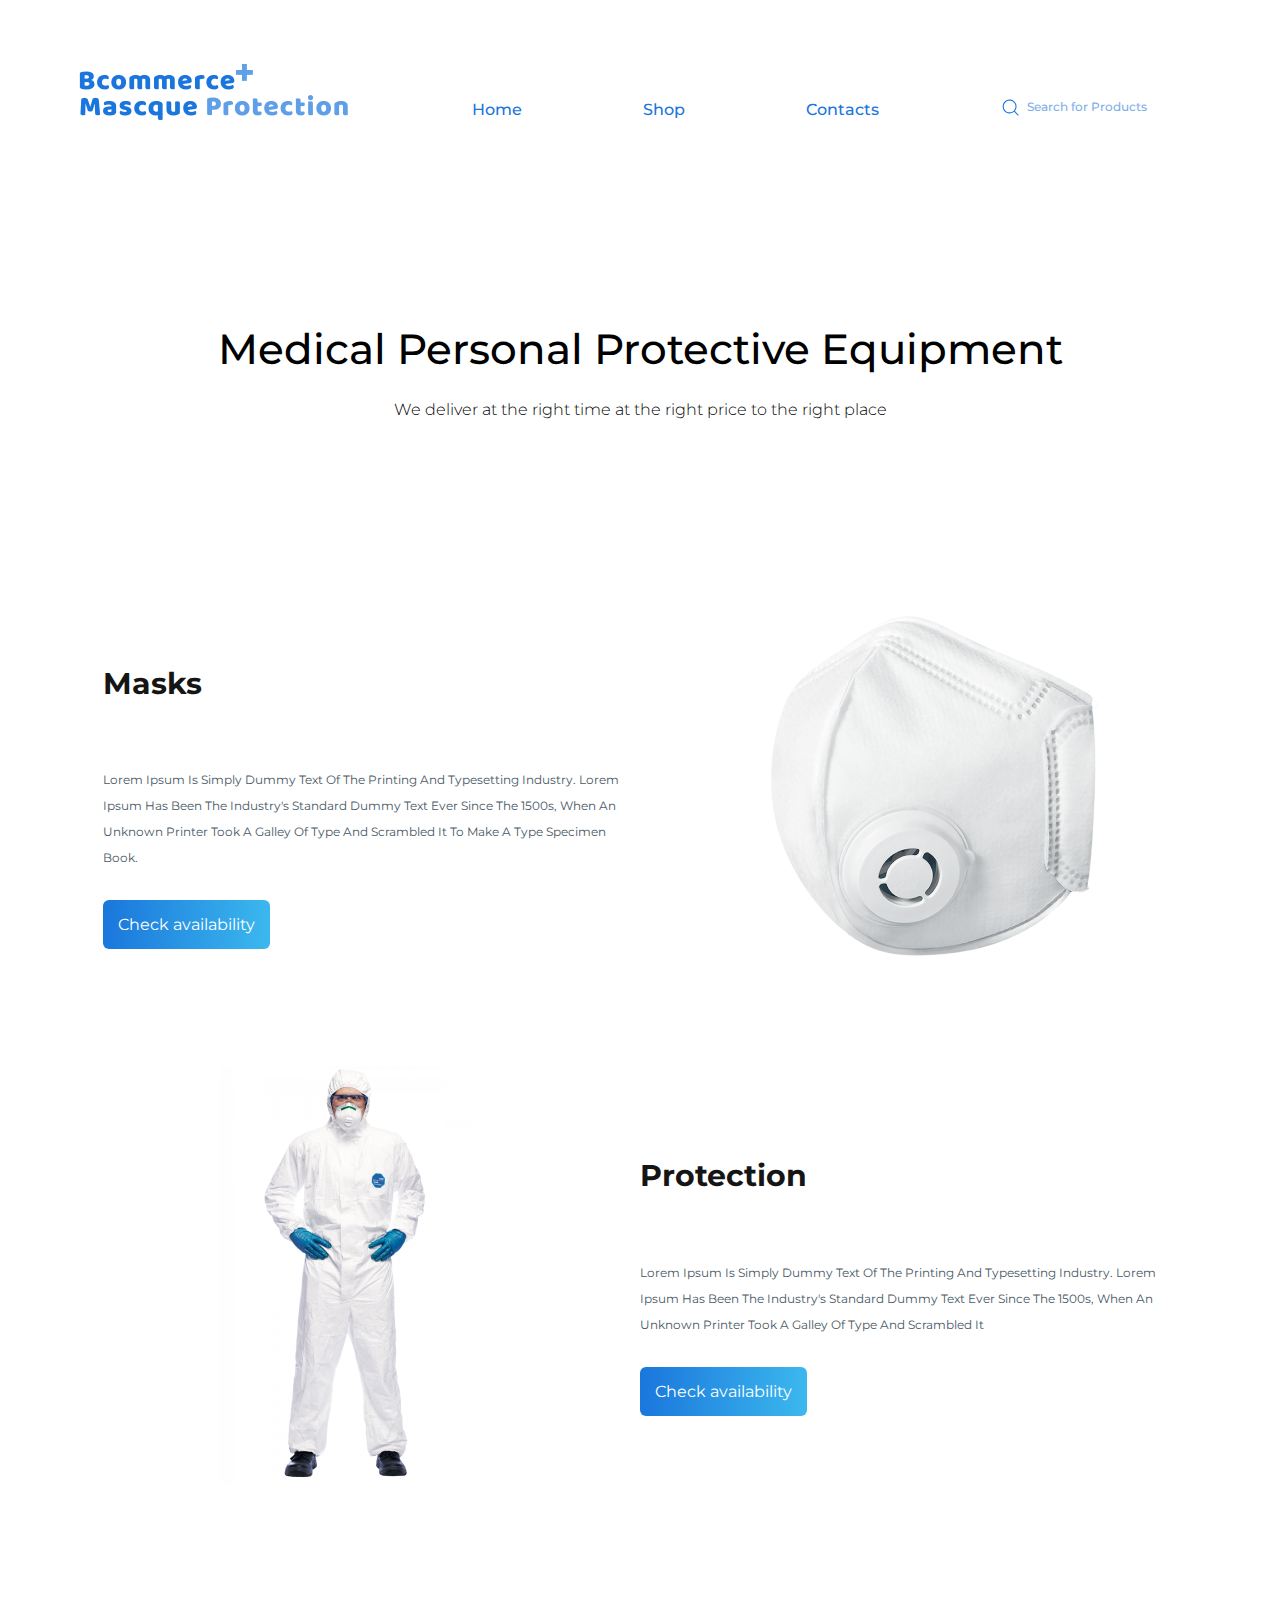
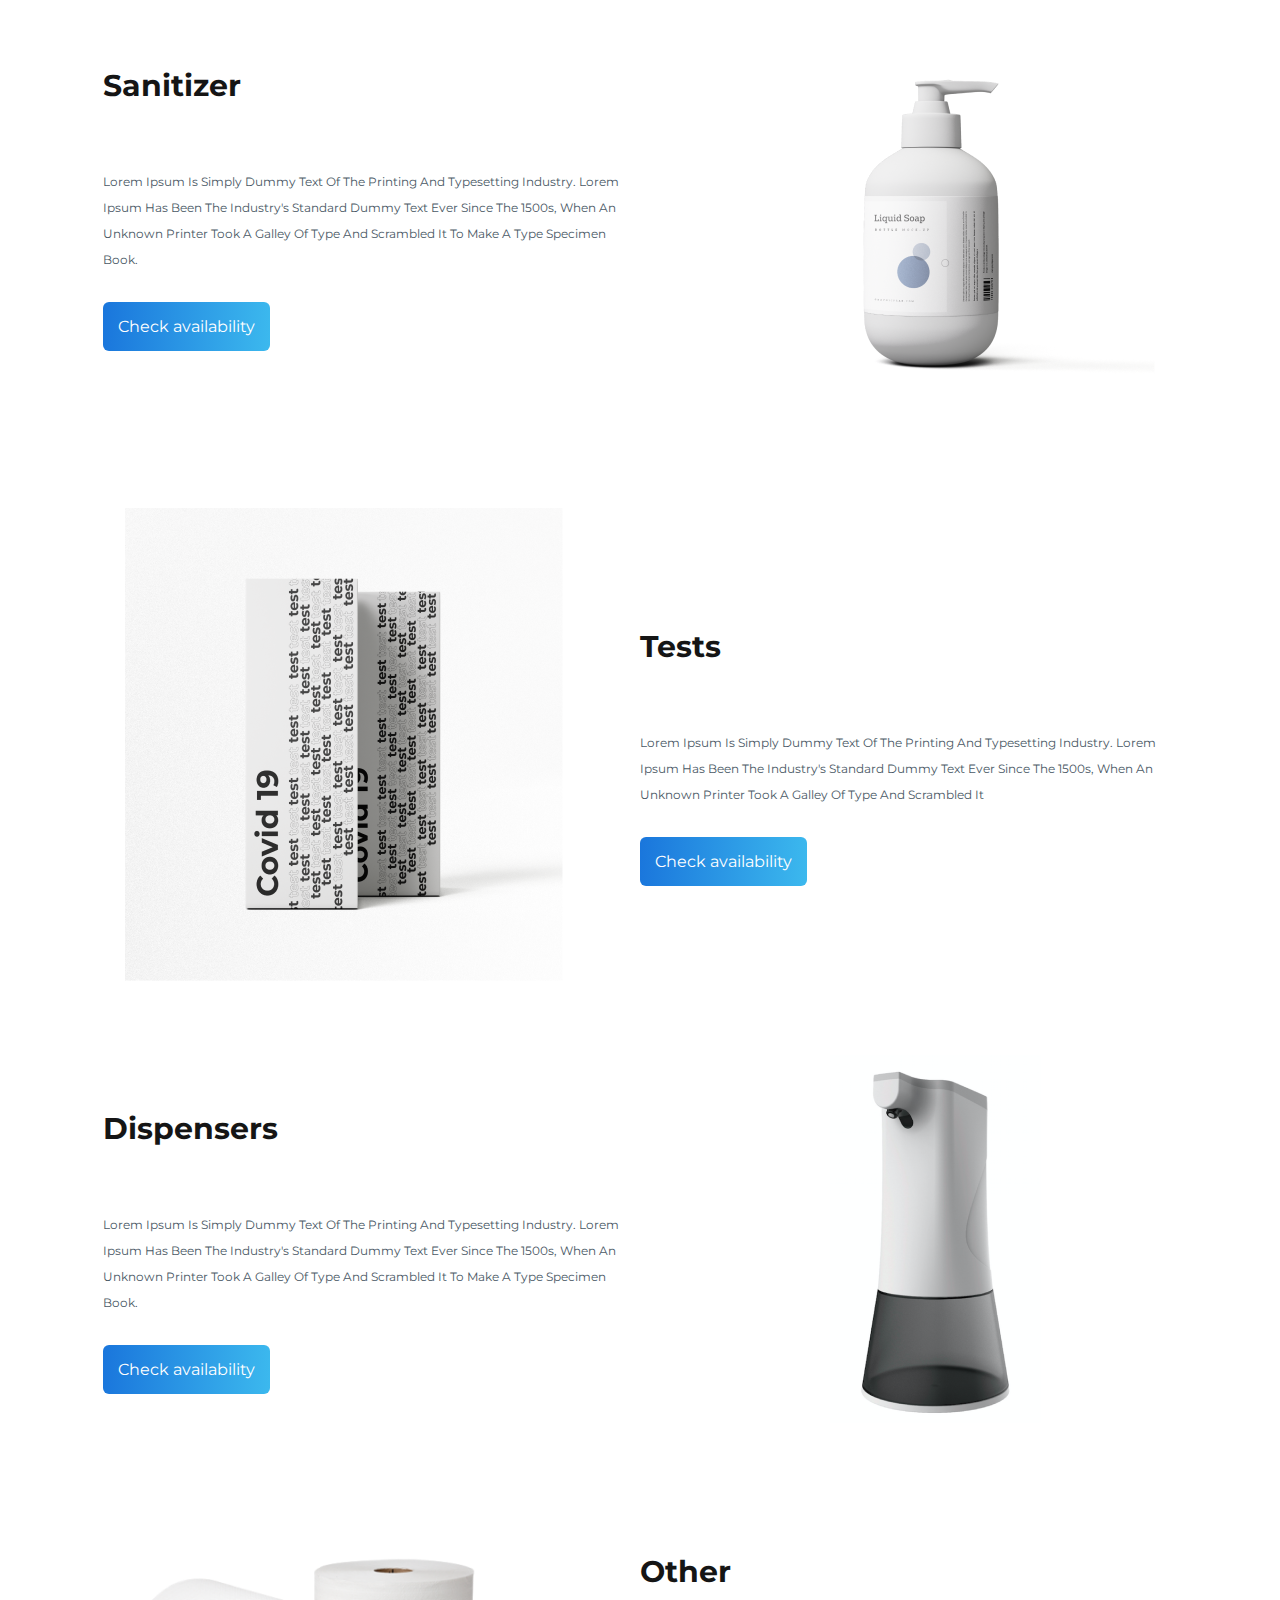
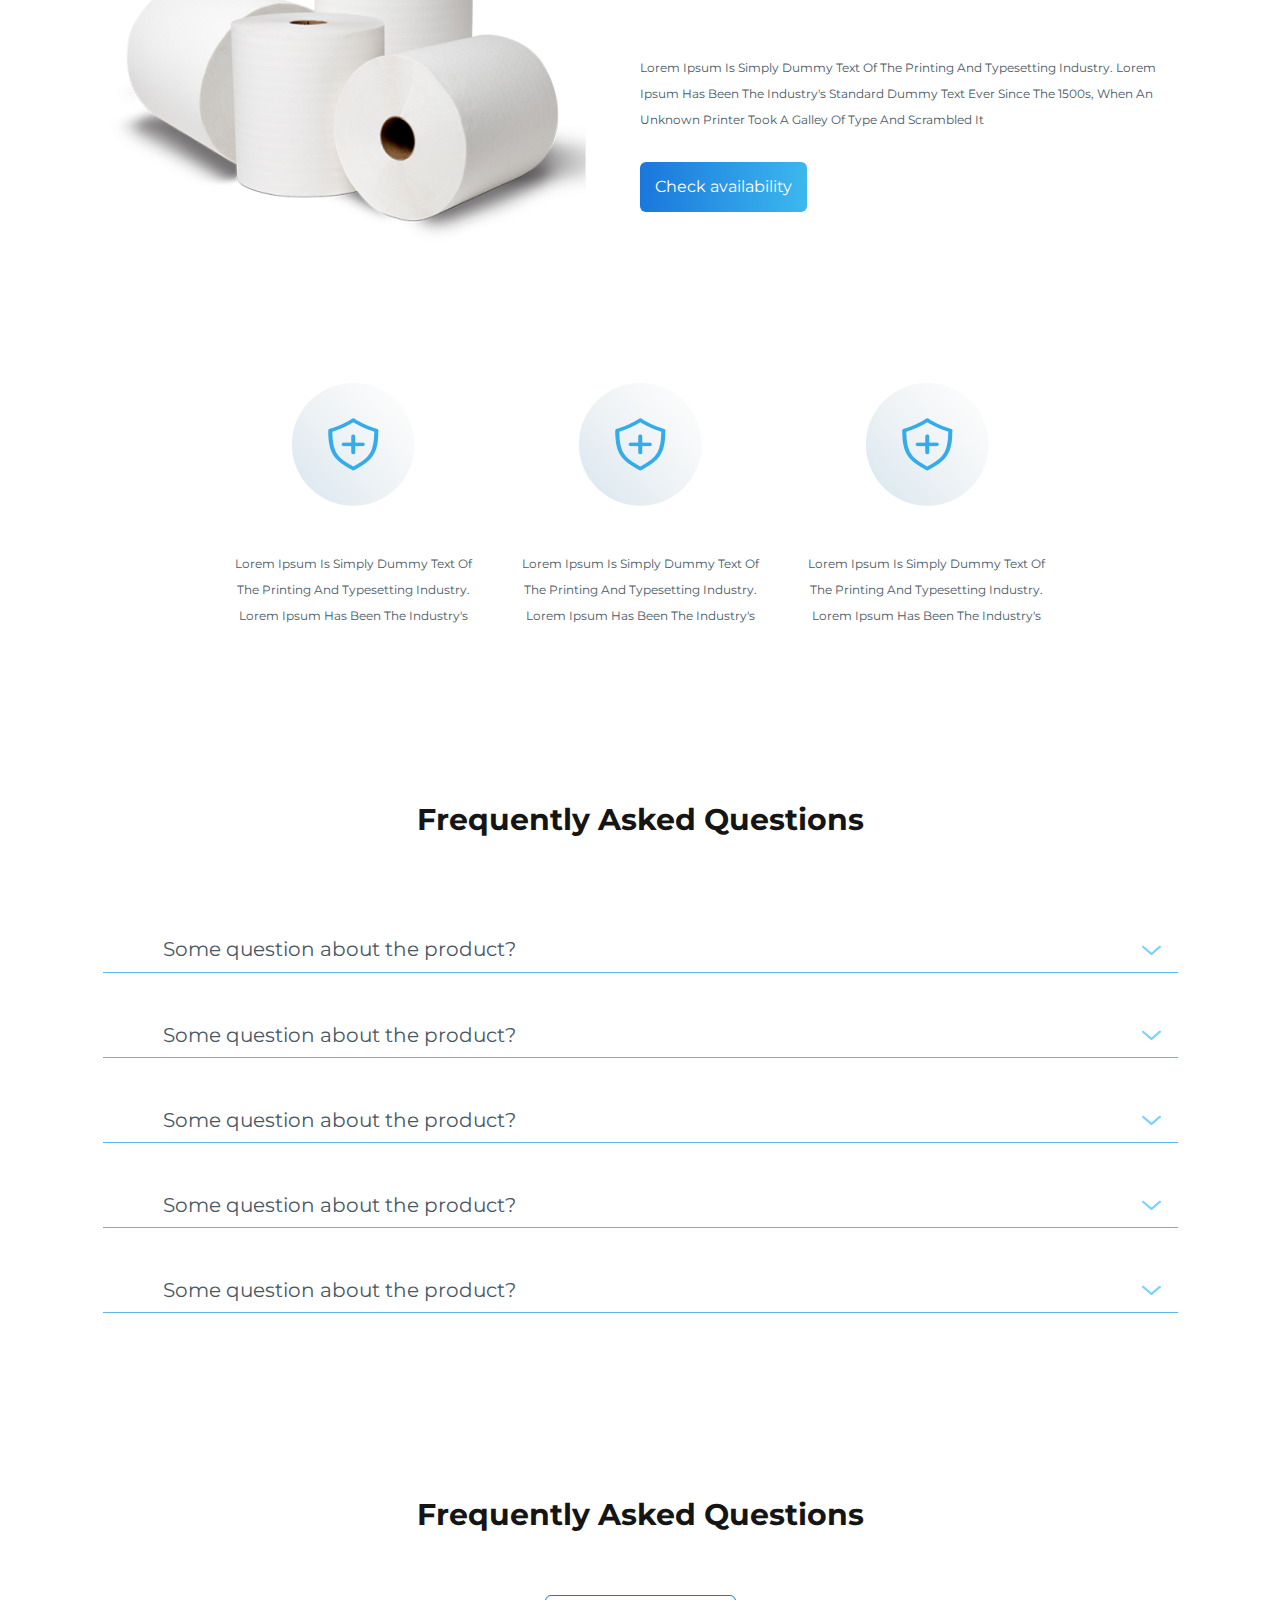
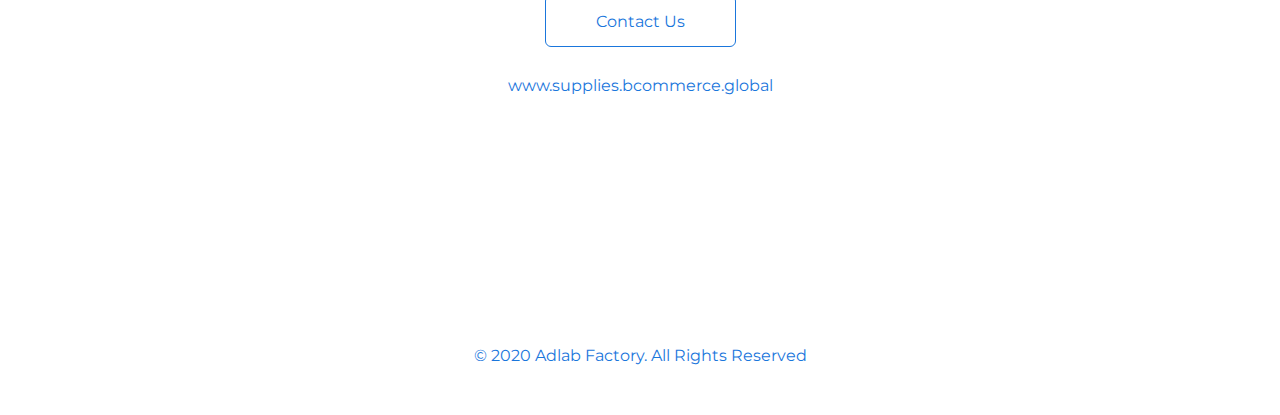
==== commit d0136498: "search 1.0" ====
--- a/index.html
+++ b/index.html
@@ -16,17 +16,18 @@
     <header>
       <div class="header__container">
         <div class="header__inner">
-          <div class="inner__logo">
+          <a class="inner__logo" href="#">
             <img src="assets/images/home page/logo.png" />
-          </div>
+          </a>
+          <div class="header__burger"></div>
           <nav class="nav">
             <a class="nav__link" href="#">Home</a>
             <a class="nav__link" href="#">Shop</a>
             <a class="nav__link" href="#">Contacts</a>
           </nav>
-          <div class="nav__search">
-            <a class="nav__link" href="#">Search for Products</a>
-          </div>
+          <form class="nav__search">
+            <input type="search" name="text" required placeholder="Search for Products" >
+          </form>
         </div>
       </div>
     </header>
@@ -232,5 +233,6 @@
       </div>
     </footer>
     <script src="js/dropdown.js"></script>
+    <script src="js/burger.js"></script>
   </body>
 </html>
--- a/assets/css/style.css
+++ b/assets/css/style.css
@@ -50,6 +50,12 @@
 
 .inner__logo {
   margin-top: 60px;
+  display: inline-block;
+  cursor: pointer;
+}
+
+.header__burger {
+  display: none;
 }
 
 .nav {
@@ -74,8 +80,22 @@
   color: #96b8cc;
 }
 
+/* Search */
 .nav__search {
-  margin-top: 100px;
+  margin-top: 95px;
+}
+
+.nav__search input {
+  border: none;
+  color: #1a76dc;
+  padding: 5px 0px 5px 25px;
+  background: url('../images/icone/search.svg') no-repeat scroll 0 50%;
+}
+
+.nav__search input::placeholder {
+  color: #7EAFE6;
+  font-weight: 500;
+  font-size: 12px;
 }
 
 /* Title */
@@ -292,9 +312,22 @@
 
   /* Title */
   .title {
-    margin-top: calc(1px + 82 * ((100vw - 320px) / (1105 - 320)));
-  }
-
+    margin-top: calc(65px + 50 * ((100vw - 320px) / (1105 - 320)));
+  }
+
+  /* Header */
+  .inner__logo {
+    margin-top: calc(10px + 30 * ((100vw - 320px) / (1155 - 320)));
+  }
+
+  .nav {
+    margin-top: calc(50px + 25 * ((100vw - 320px) / (1155 - 320)));
+  }
+
+  .nav__search {
+    margin-top: calc(50px + 25 * ((100vw - 320px) / (1155 - 320)));
+  }
+  
   /* General styles */
   .subtext {
     margin-top: calc(1px + 14.5 * ((100vw - 320px) / (1105 - 320)));
@@ -320,15 +353,55 @@
   }
 
   /* Header */
+  .header__inner {
+    position: fixed;
+    width: 100%;
+    top: 0;
+    left: 0;
+    z-index: 50;
+    background-color: rgba(243, 243, 243, 0.98);
+    box-shadow: 0 3px 6px 0 rgb(0 0 0 / 30%);
+  }
+
   .inner__logo {
-    margin-top: calc(20px + 20 * ((100vw - 320px) / (1155 - 320)));
+    margin: 5px 15px 0;
+  }
+
+  .inner__logo img {
+    max-width: 80%;
+    display: block;
   }
 
   .nav {
     display: none;
-  }
-
-  .nav__link {
+    position: absolute;
+    right: 0;
+    top: 80%;
+    width: 20%;
+    height: 100%;
+    flex-direction: column;
+    align-items: center;
+    background-color: rgba(243, 243, 243, 0.98);
+  }
+
+  .nav__search {
     display: none;
   }
-}
+
+  /* Burger */
+  .header__burger {
+    display: block;
+    cursor: pointer;
+    margin: 5px 10px;
+    width: 50px;
+    height: 50px;
+    background: url(../images/icone/menu.svg) center no-repeat;
+    background-size: contain;
+    transition: .1s all linear;
+  }
+
+  .header__active{
+    background: url(../images/icone/menu-close.svg) center no-repeat;
+    background-size: contain;
+  }
+}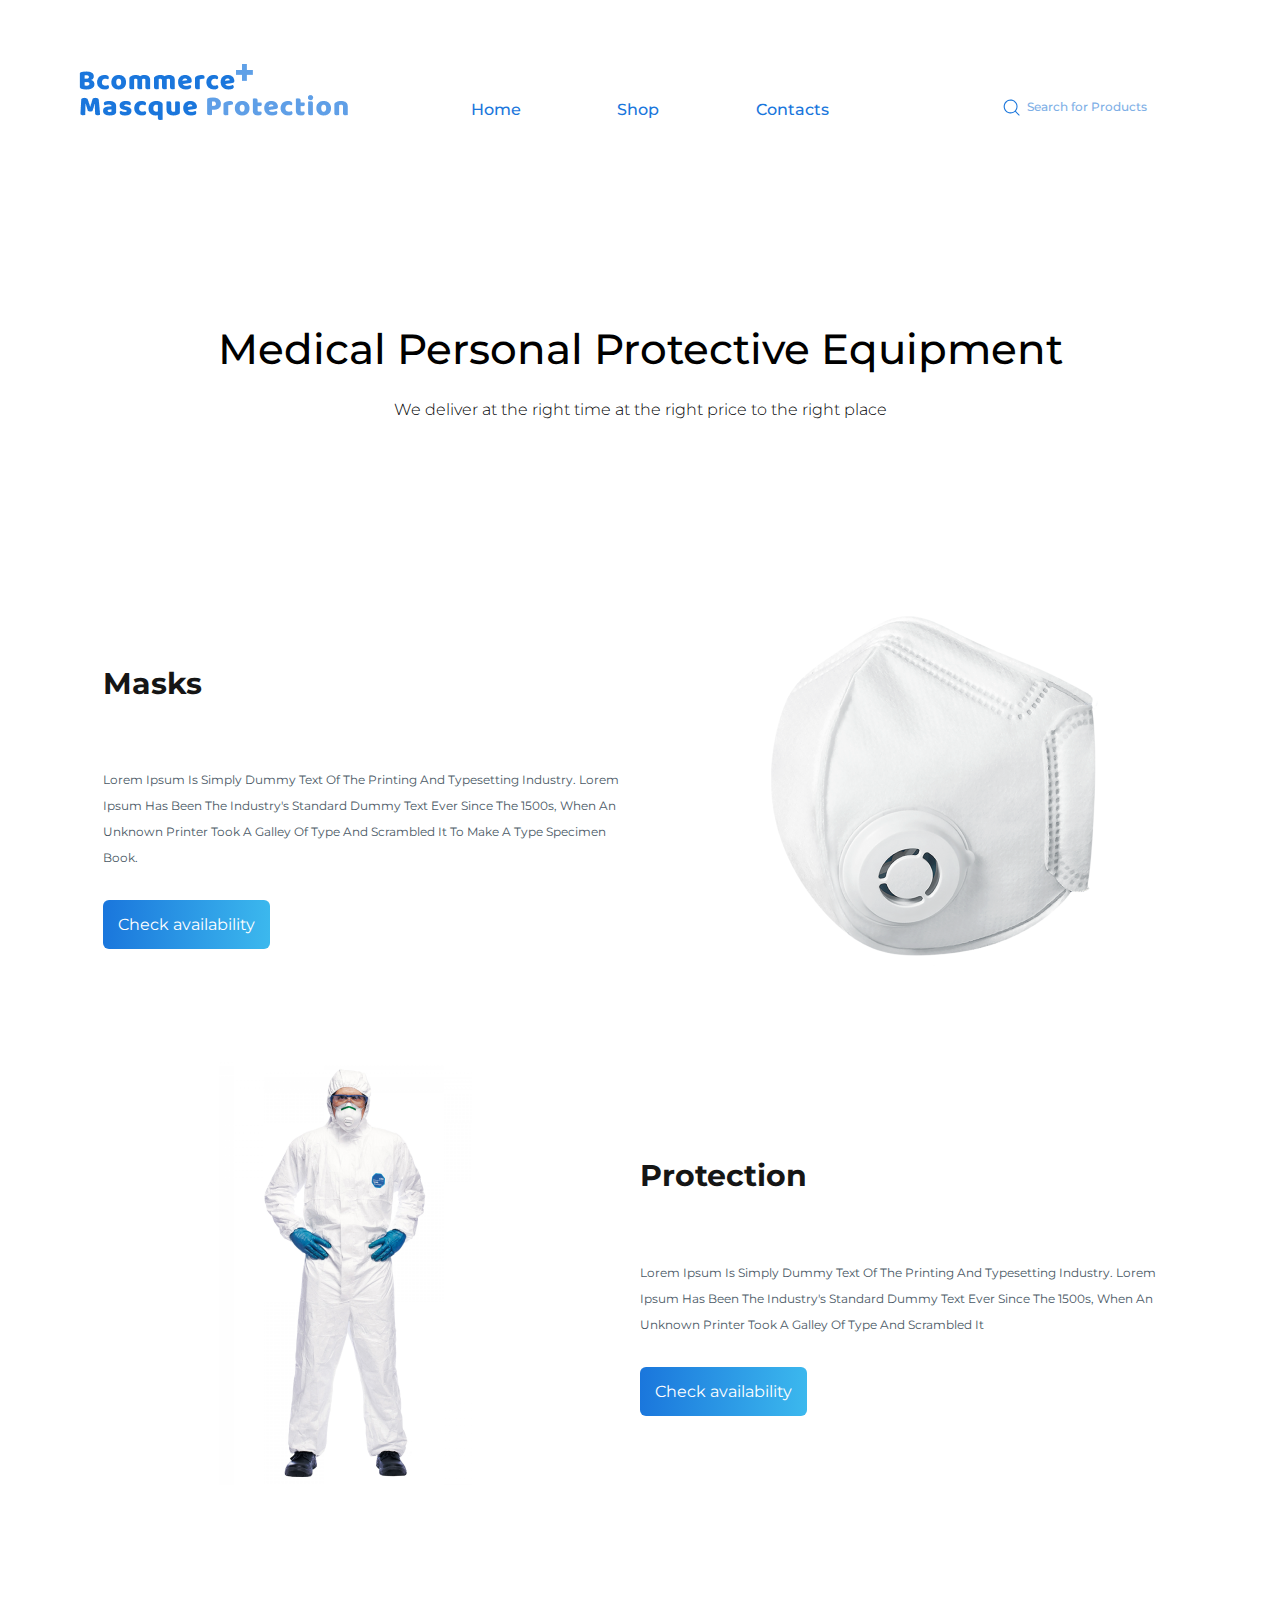
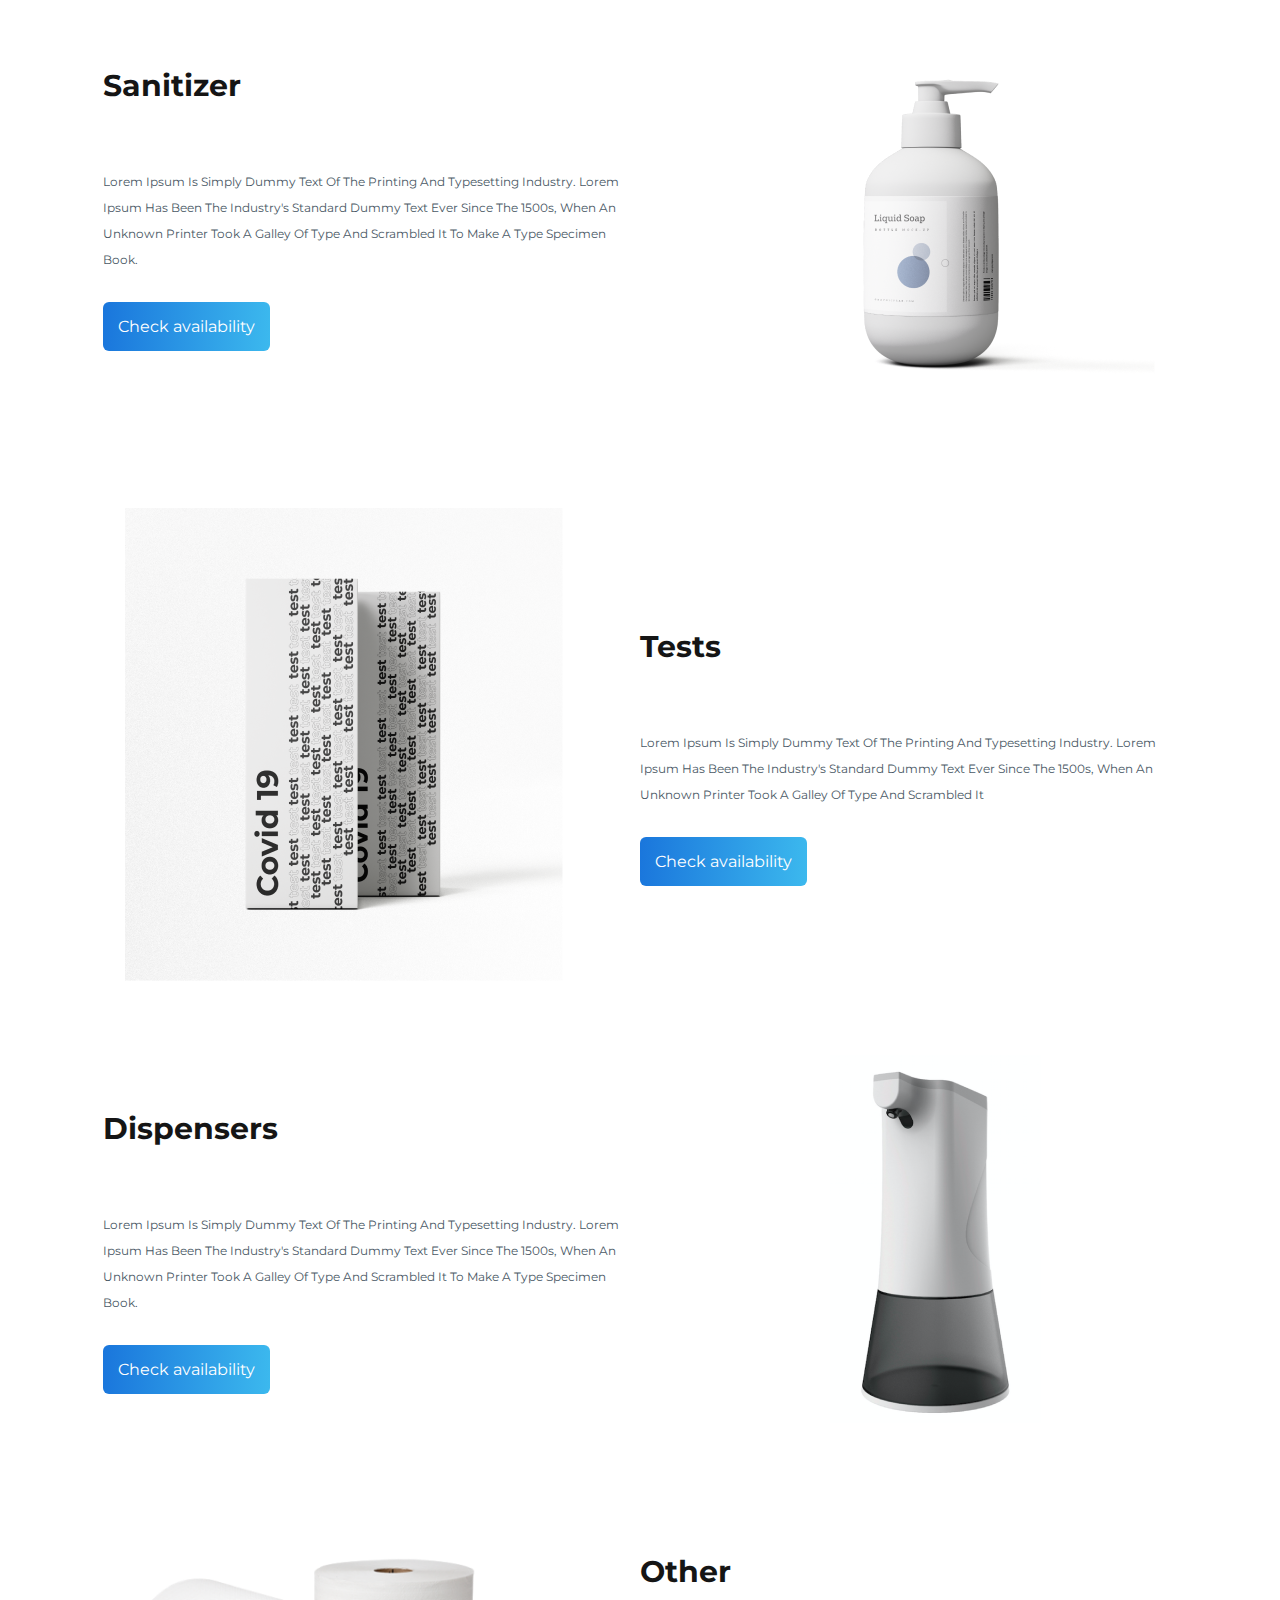
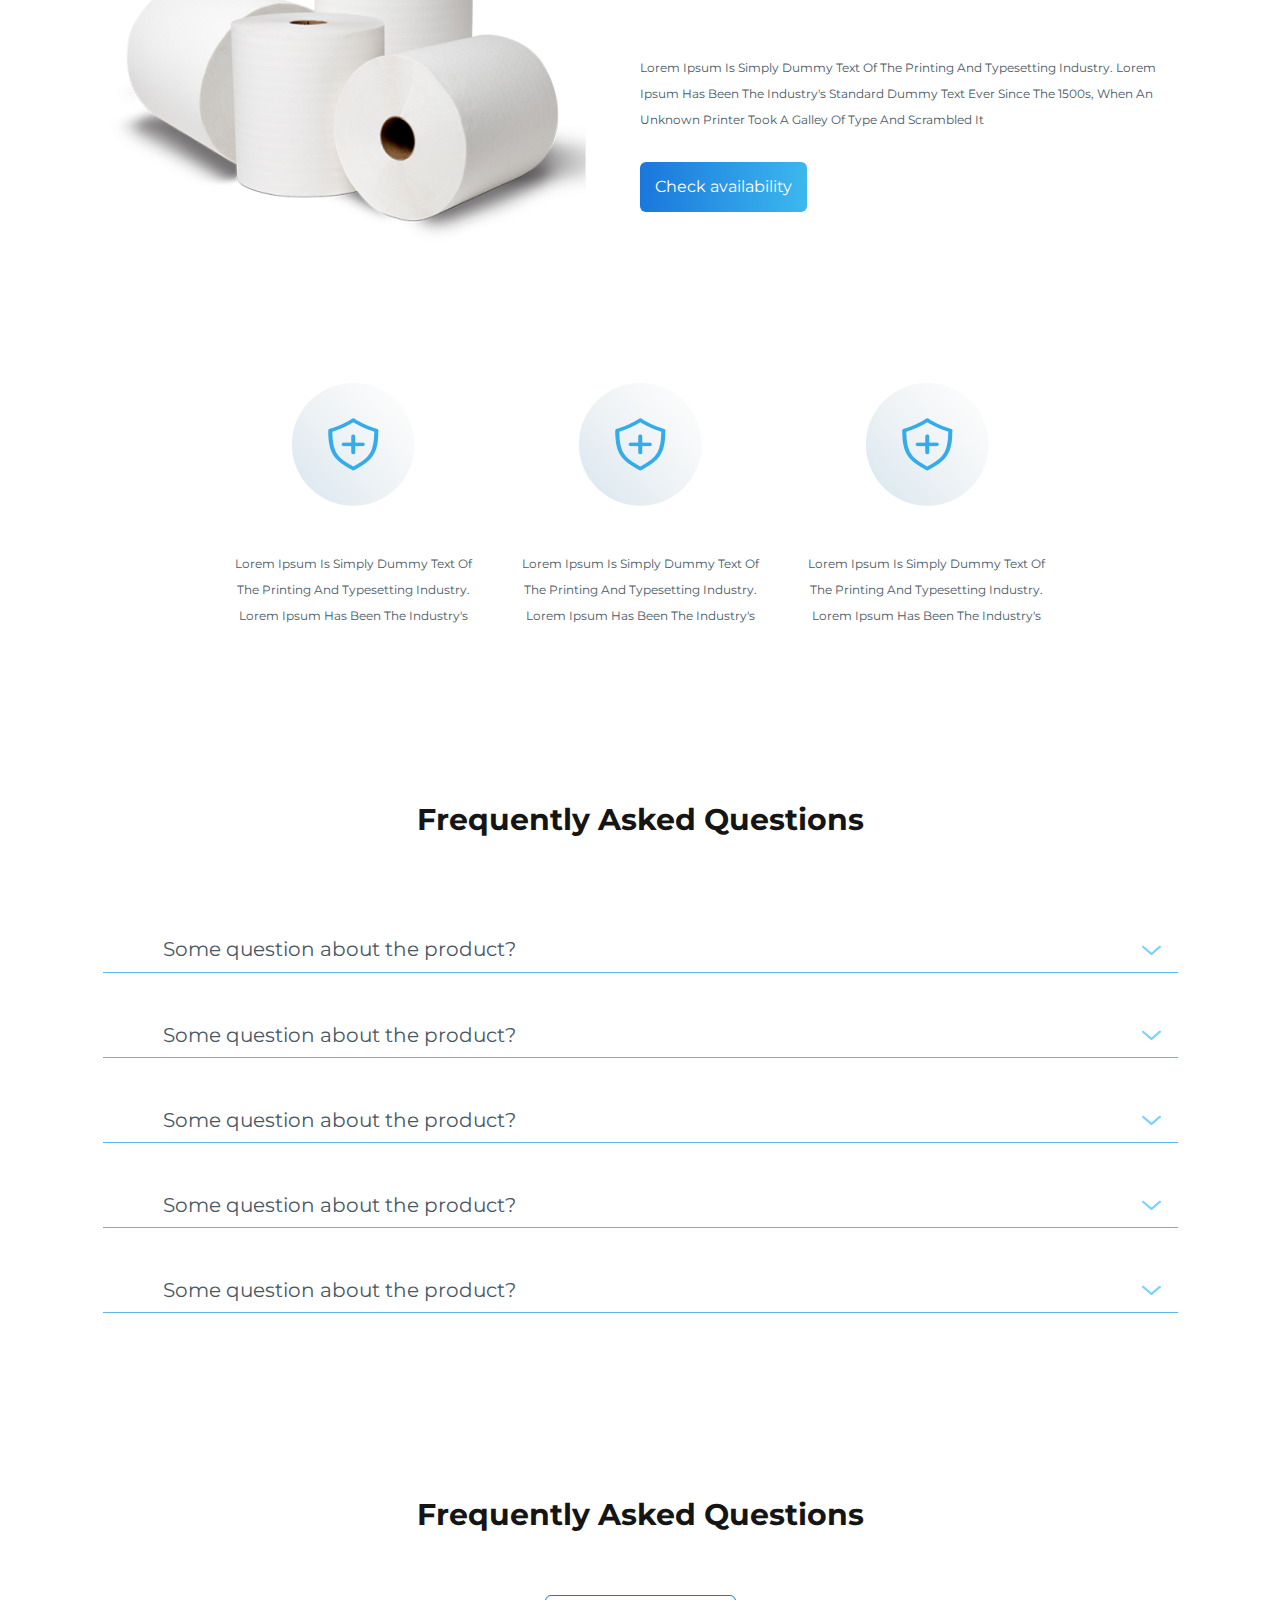
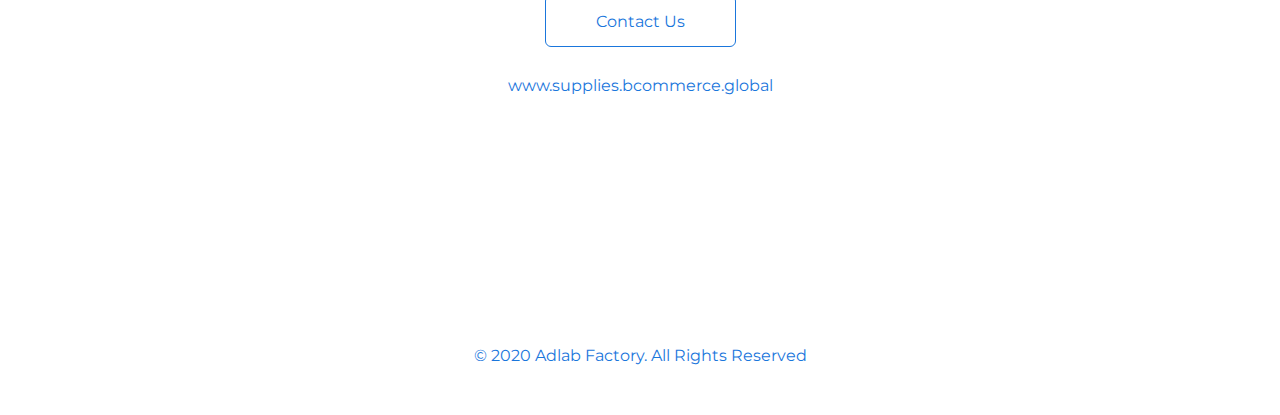
==== commit 6f632df1: "search 1.1" ====
--- a/index.html
+++ b/index.html
@@ -16,18 +16,25 @@
     <header>
       <div class="header__container">
         <div class="header__inner">
-          <a class="inner__logo" href="#">
+          <div class="inner__logo" href="#">
             <img src="assets/images/home page/logo.png" />
-          </a>
+          </div>
           <div class="header__burger"></div>
-          <nav class="nav">
-            <a class="nav__link" href="#">Home</a>
-            <a class="nav__link" href="#">Shop</a>
-            <a class="nav__link" href="#">Contacts</a>
-          </nav>
-          <form class="nav__search">
-            <input type="search" name="text" required placeholder="Search for Products" >
-          </form>
+          <div class="header__nav">
+            <nav class="nav">
+              <a class="nav__link" href="#">Home</a>
+              <a class="nav__link" href="#">Shop</a>
+              <a class="nav__link" href="#">Contacts</a>
+            </nav>
+            <form>
+              <input
+                type="search"
+                name="text"
+                required
+                placeholder="Search for Products"
+              />
+            </form>
+          </div>
         </div>
       </div>
     </header>
--- a/assets/css/style.css
+++ b/assets/css/style.css
@@ -50,20 +50,24 @@
 
 .inner__logo {
   margin-top: 60px;
+  margin-right: 20px;
+  width: 50%;
   display: inline-block;
-  cursor: pointer;
 }
 
 .header__burger {
   display: none;
 }
 
+.header__nav {
+  margin-top: 95px;
+  width: 100%;
+  display: flex;
+  justify-content: space-between;
+}
+
 .nav {
-  width: 38%;
-  /* font-size: 18px; */
-  font-size: calc(13px + 2.5 * ((100vw - 320px) / (1155 - 320)));
-  font-weight: 500;
-  margin-top: 100px;
+  width: 50%;
   display: flex;
   justify-content: space-between;
 }
@@ -71,8 +75,11 @@
 .nav__link {
   display: inline-block;
   text-decoration: none;
+  /* font-size: 18px; */
+  font-size: calc(13px + 2.5 * ((100vw - 320px) / (1155 - 320)));
+  font-weight: 500;
   color: #1a76dc;
-  padding: 0 10px;
+  padding: 5px;
   transition: color 0.2s linear;
 }
 
@@ -81,19 +88,16 @@
 }
 
 /* Search */
-.nav__search {
-  margin-top: 95px;
-}
-
-.nav__search input {
+input {
   border: none;
   color: #1a76dc;
   padding: 5px 0px 5px 25px;
-  background: url('../images/icone/search.svg') no-repeat scroll 0 50%;
-}
-
-.nav__search input::placeholder {
-  color: #7EAFE6;
+  background: url("../images/icone/search.svg") no-repeat scroll 1% 50%;
+  /* background-size: contain; */
+}
+
+input::placeholder {
+  color: #7eafe6;
   font-weight: 500;
   font-size: 12px;
 }
@@ -206,7 +210,7 @@
 .faq__dropdown:before {
   position: absolute;
   content: "";
-  background: url(../images/icone/Vector.svg) no-repeat center;
+  background: url("../images/icone/Vector.svg") no-repeat center;
   width: 5%;
   height: 100%;
   right: 0;
@@ -320,14 +324,10 @@
     margin-top: calc(10px + 30 * ((100vw - 320px) / (1155 - 320)));
   }
 
-  .nav {
-    margin-top: calc(50px + 25 * ((100vw - 320px) / (1155 - 320)));
-  }
-
-  .nav__search {
-    margin-top: calc(50px + 25 * ((100vw - 320px) / (1155 - 320)));
-  }
-  
+  .header__nav {
+    margin-top: calc(49px + 25 * ((100vw - 320px) / (1155 - 320)));
+  }
+
   /* General styles */
   .subtext {
     margin-top: calc(1px + 14.5 * ((100vw - 320px) / (1105 - 320)));
@@ -364,28 +364,29 @@
   }
 
   .inner__logo {
-    margin: 5px 15px 0;
+    margin: 10px 15px 0;
+    width: 100%;
   }
 
   .inner__logo img {
     max-width: 80%;
     display: block;
   }
-
-  .nav {
+  /* Header(Burger) */
+
+
+  .header__nav {
     display: none;
     position: absolute;
     right: 0;
-    top: 80%;
-    width: 20%;
-    height: 100%;
+    top: 40%;
+    width: 60%;
+    height: 160%;
+    background-color: rgba(243, 243, 243, 0.98);
+  }
+
+  .nav {
     flex-direction: column;
-    align-items: center;
-    background-color: rgba(243, 243, 243, 0.98);
-  }
-
-  .nav__search {
-    display: none;
   }
 
   /* Burger */
@@ -395,13 +396,13 @@
     margin: 5px 10px;
     width: 50px;
     height: 50px;
-    background: url(../images/icone/menu.svg) center no-repeat;
+    background: url("../images/icone/menu.svg") center no-repeat;
     background-size: contain;
-    transition: .1s all linear;
-  }
-
-  .header__active{
-    background: url(../images/icone/menu-close.svg) center no-repeat;
+    transition: 0.1s all linear;
+  }
+
+  .header__active {
+    background: url("../images/icone/menu-close.svg") center no-repeat;
     background-size: contain;
   }
-}+}
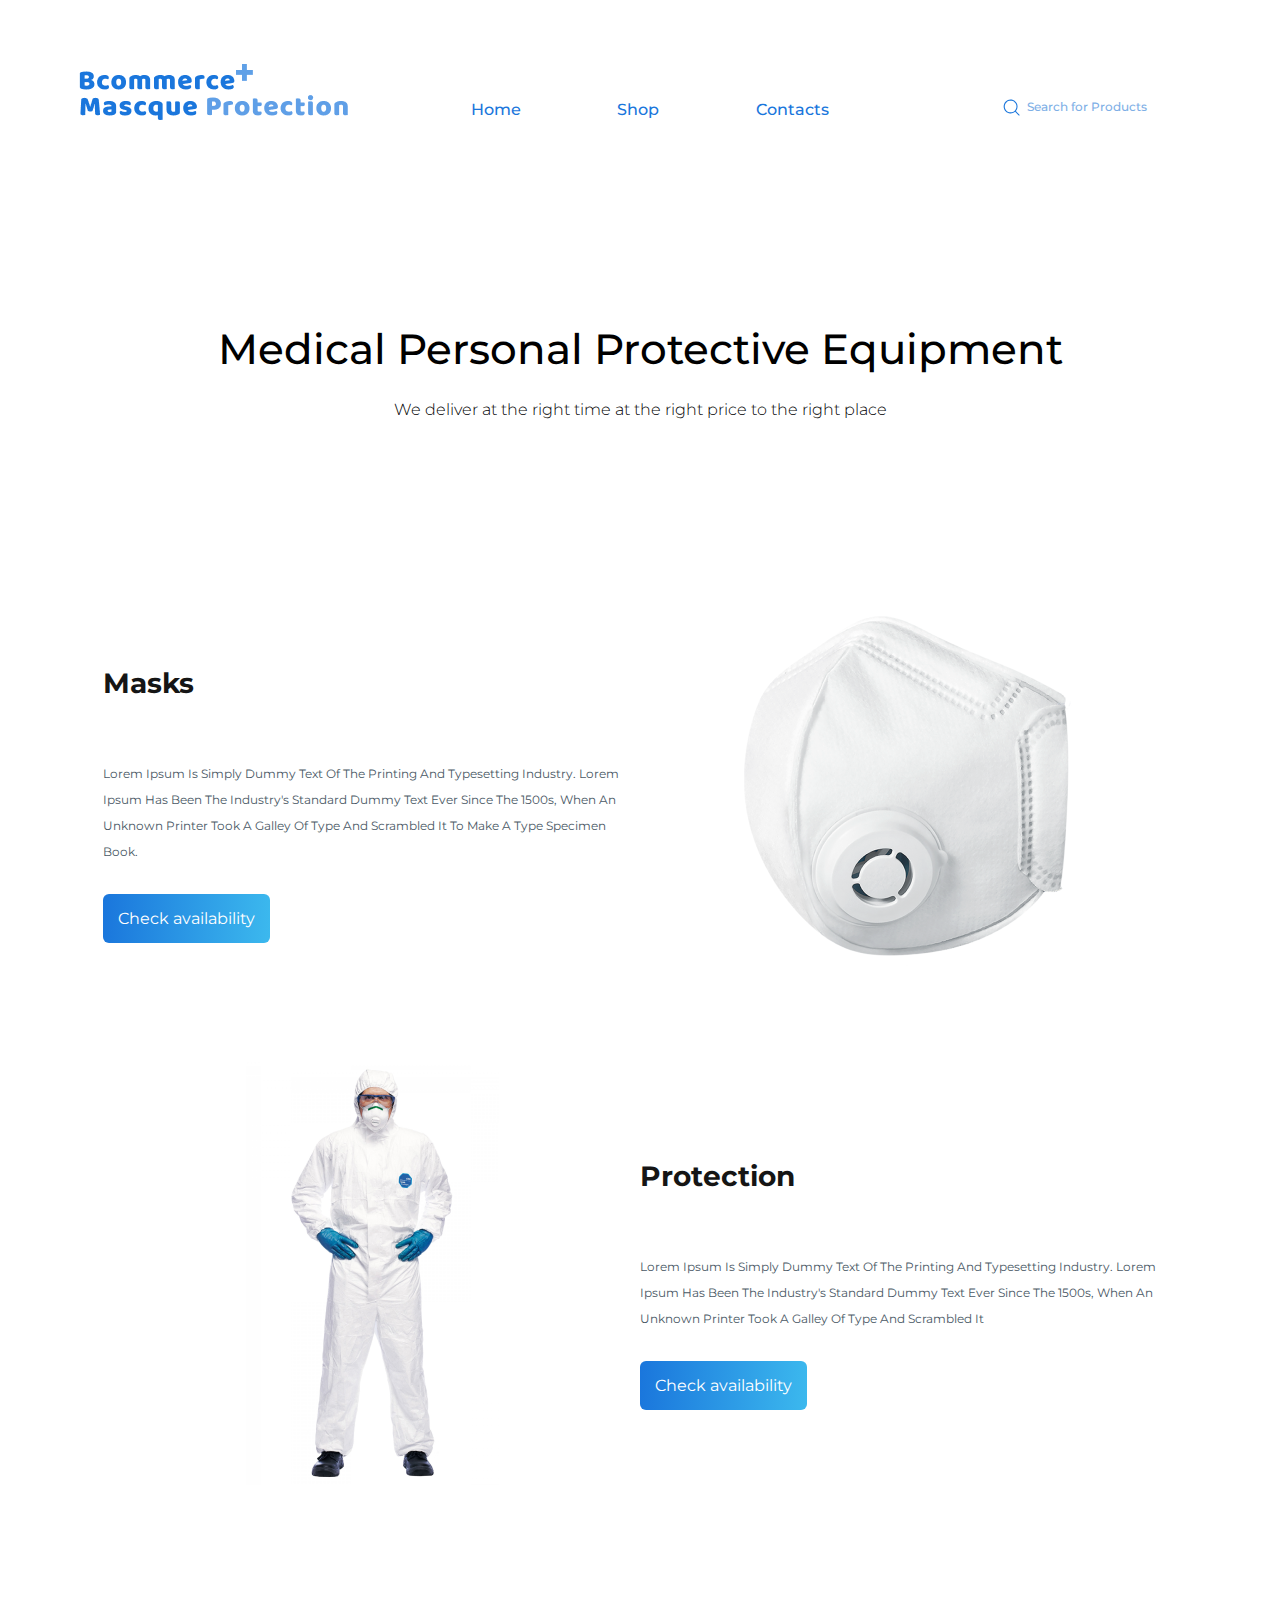
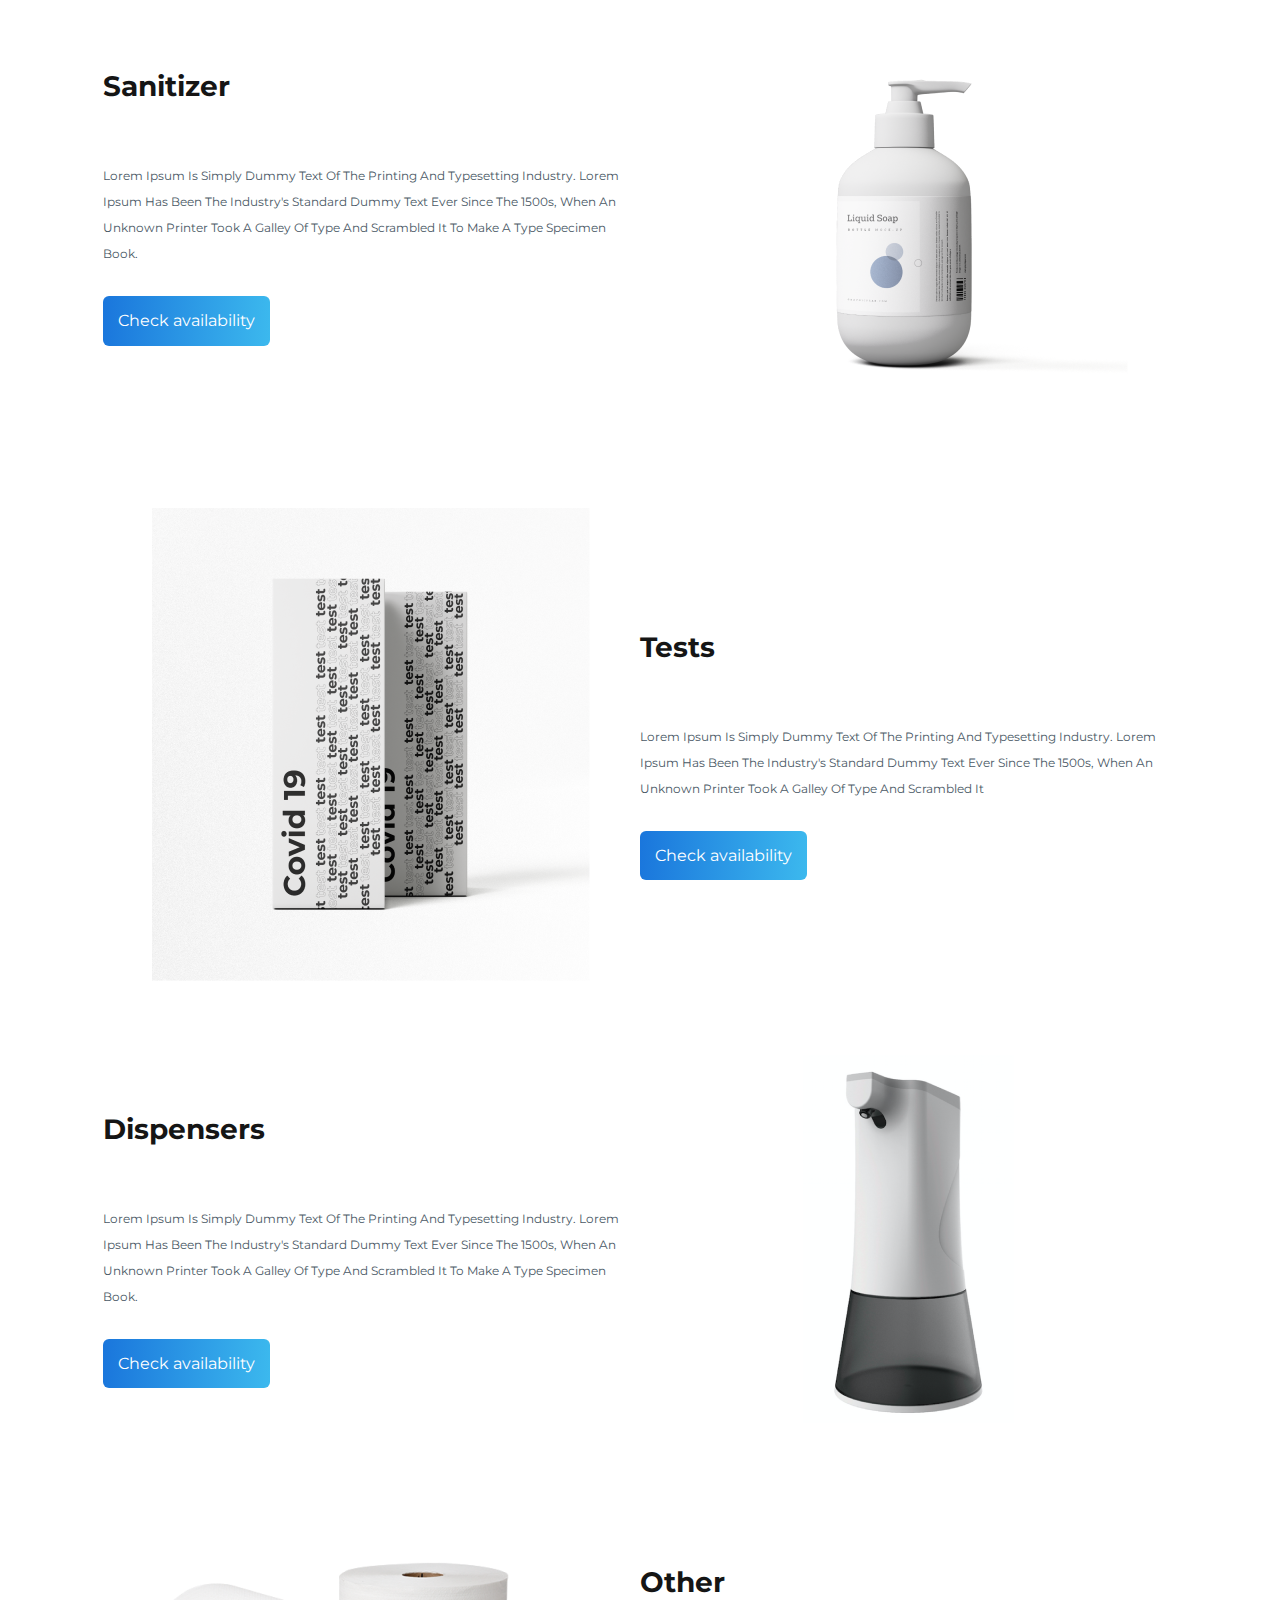
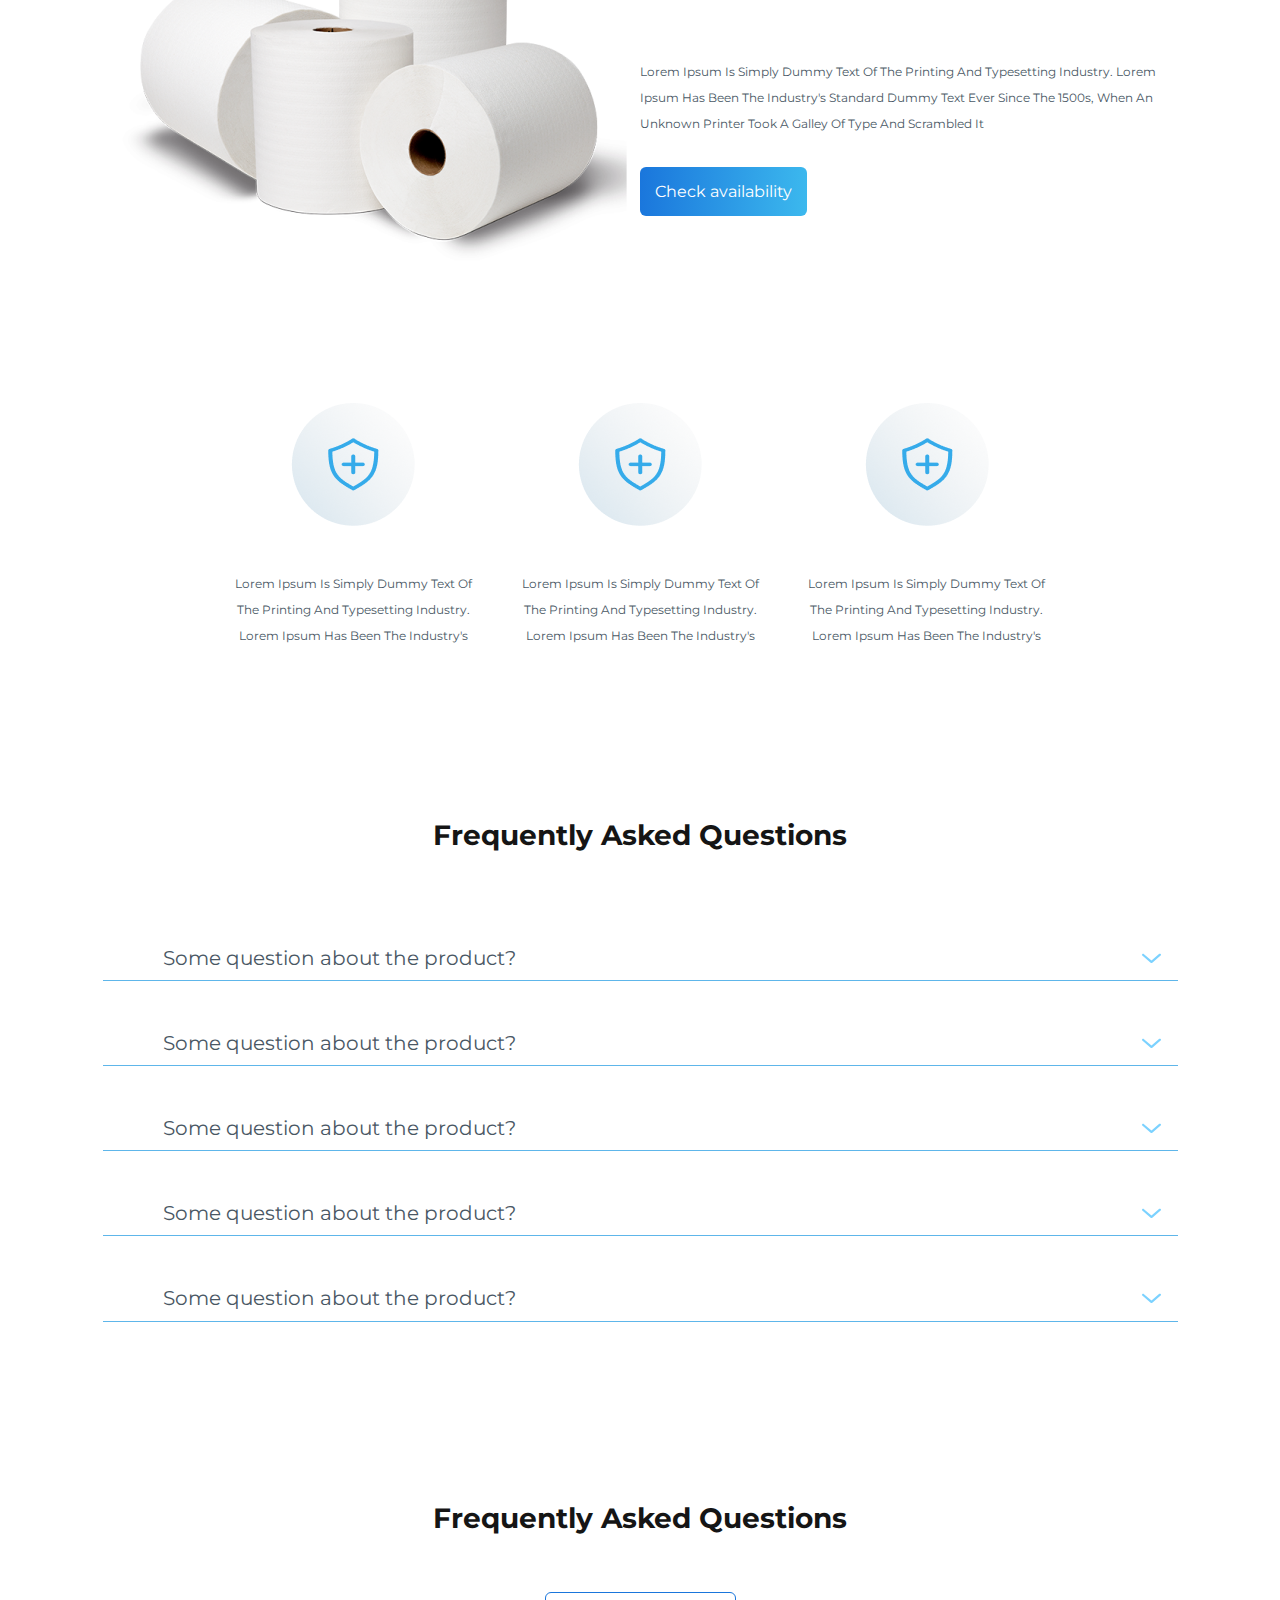
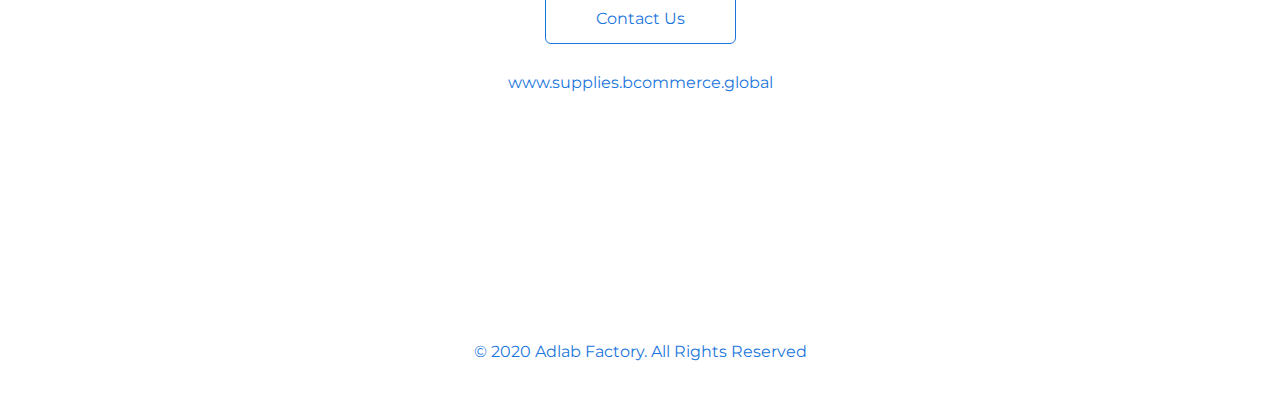
==== commit 7c0ad425: "test 1.1" ====
--- a/index.html
+++ b/index.html
@@ -16,15 +16,15 @@
     <header>
       <div class="header__container">
         <div class="header__inner">
-          <div class="inner__logo" href="#">
+          <div class="inner__logo">
             <img src="assets/images/home page/logo.png" />
           </div>
           <div class="header__burger"></div>
           <div class="header__nav">
             <nav class="nav">
-              <a class="nav__link" href="#">Home</a>
+              <a class="nav__link" href="index.html">Home</a>
               <a class="nav__link" href="#">Shop</a>
-              <a class="nav__link" href="#">Contacts</a>
+              <a class="nav__link" href="mailto:www.supplies.bcommerce.global">Contacts</a>
             </nav>
             <form>
               <input
@@ -61,7 +61,7 @@
                 text ever since the 1500s, when an unknown printer took a galley
                 of type and scrambled it to make a type specimen book.
               </p>
-              <a class="btn" href="#">Check availability</a>
+              <a class="btn" href="masks.html">Check availability</a>
             </div>
           </div>
           <div class="product">
@@ -76,7 +76,7 @@
                 text ever since the 1500s, when an unknown printer took a galley
                 of type and scrambled it
               </p>
-              <a class="btn" href="#">Check availability</a>
+              <a class="btn" href="protection.html">Check availability</a>
             </div>
           </div>
           <div class="product">
@@ -91,7 +91,7 @@
                 text ever since the 1500s, when an unknown printer took a galley
                 of type and scrambled it to make a type specimen book.
               </p>
-              <a class="btn" href="#">Check availability</a>
+              <a class="btn" href="sanitizers.html">Check availability</a>
             </div>
           </div>
           <div class="product">
@@ -106,7 +106,7 @@
                 text ever since the 1500s, when an unknown printer took a galley
                 of type and scrambled it
               </p>
-              <a class="btn" href="#">Check availability</a>
+              <a class="btn" href="tests.html">Check availability</a>
             </div>
           </div>
           <div class="product">
@@ -121,7 +121,7 @@
                 text ever since the 1500s, when an unknown printer took a galley
                 of type and scrambled it to make a type specimen book.
               </p>
-              <a class="btn" href="#">Check availability</a>
+              <a class="btn" href="dispensers.html">Check availability</a>
             </div>
           </div>
           <div class="product">
@@ -136,7 +136,7 @@
                 text ever since the 1500s, when an unknown printer took a galley
                 of type and scrambled it
               </p>
-              <a class="btn" href="#">Check availability</a>
+              <a class="btn" href="other.html">Check availability</a>
             </div>
           </div>
         </div>
--- a/assets/css/style.css
+++ b/assets/css/style.css
@@ -10,11 +10,13 @@
 }
 
 .text {
+  text-transform: capitalize;
   font-weight: 700;
   padding: 20px 0;
-  /* font-size: 36px */
-  font-size: calc(21px + 7.5 * ((100vw - 320px) / (1105 - 320)));
-  line-height: 44px;
+  /* font-size: 36px; */
+  font-size: calc(16px + 10 * ((100vw - 320px) / (1105 - 320)));
+  /* line-height: 44px; */
+  line-height: calc(14px + 15 * ((100vw - 320px) / (1105 - 320)));
   color: #151515;
 }
 
@@ -93,7 +95,6 @@
   color: #1a76dc;
   padding: 5px 0px 5px 25px;
   background: url("../images/icone/search.svg") no-repeat scroll 1% 50%;
-  /* background-size: contain; */
 }
 
 input::placeholder {
@@ -123,6 +124,14 @@
   font-weight: 300;
 }
 
+/* Title Product page (Masks, Protection, Santizers...)*/
+.title__product {
+  text-transform: capitalize;
+  /* font-size: 64px; */
+  font-size: calc(40px + 12 * ((100vw - 320px) / (1105 - 320)));
+  font-weight: 500;
+}
+
 /* Product */
 .section__product {
   margin-top: 180px;
@@ -140,7 +149,7 @@
 }
 
 .product__img {
-  width: 45%;
+  width: 50%;
   text-align: center;
 }
 
@@ -163,6 +172,59 @@
 
 .btn:hover {
   color: #03162bd5;
+}
+
+/* Product page (Masks, Protection, Santizers...)*/
+.product__container {
+  display: flex;
+  justify-content: space-between;
+  flex-wrap: wrap;
+}
+
+.product__item {
+  display: flex;
+  flex-direction: column;
+  justify-content: space-between;
+  width: 50%;
+  padding: 0 50px;
+  margin-top: 80px;
+}
+
+.product__item h3 {
+  text-align: center;
+}
+
+.product__item img {
+  height: 50%;
+  padding: 10px;
+  display: block;
+  margin: 0 auto;
+}
+
+.price__container {
+  display: flex;
+  justify-content: space-between;
+}
+
+.product__list {
+  margin: 0;
+  /* line-height: 26px; */
+  line-height: calc(20px + 3 * ((100vw - 320px) / (1105 - 320)));
+  align-items: center;
+  text-transform: capitalize;
+}
+
+.style_none {
+  list-style-type: none;
+}
+
+.product__priсe {
+  font-weight: 500;
+  /* font-size: 24px; */
+  font-size: calc(15px + 4.5 * ((100vw - 320px) / (1105 - 320)));
+  text-transform: capitalize;
+  color: #000000;
+  align-self: flex-end;
 }
 
 /* Footer */
@@ -302,7 +364,7 @@
 
   /* Features */
   .features {
-    margin-top: calc(70px + 24 * ((100vw - 320px) / (1105 - 320)));
+    margin-top: calc(20px + 49 * ((100vw - 320px) / (1105 - 320)));
   }
 
   /* Product */
@@ -314,9 +376,15 @@
     margin-top: calc(30px + 20 * ((100vw - 320px) / (1105 - 320)));
   }
 
+  /* Product page (Masks, Protection, Santizers...)*/
+  .product__item {
+    padding: 0 calc(10px + 20 * ((100vw - 320px) / (1105 - 320)));
+    margin-top: calc(60px + 10 * ((100vw - 320px) / (1105 - 320)));;
+  }
+
   /* Title */
   .title {
-    margin-top: calc(65px + 50 * ((100vw - 320px) / (1105 - 320)));
+    margin-top: calc(100px + 32.5 * ((100vw - 320px) / (1105 - 320)));
   }
 
   /* Header */
@@ -336,8 +404,21 @@
 }
 
 @media (max-width: 768px) {
+  /* Product page (Masks, Protection, Santizers...)*/
+  .product__container {
+    justify-content: space-around;
+    flex-wrap: wrap;
+  }
+
+  .product__item {
+    width: 340px;
+  }
+
+  .product__item h3 {
+    padding: 0;
+  }
+
   /* Features */
-
   .features {
     flex-direction: column;
   }
@@ -373,7 +454,6 @@
     display: block;
   }
   /* Header(Burger) */
-
 
   .header__nav {
     display: none;
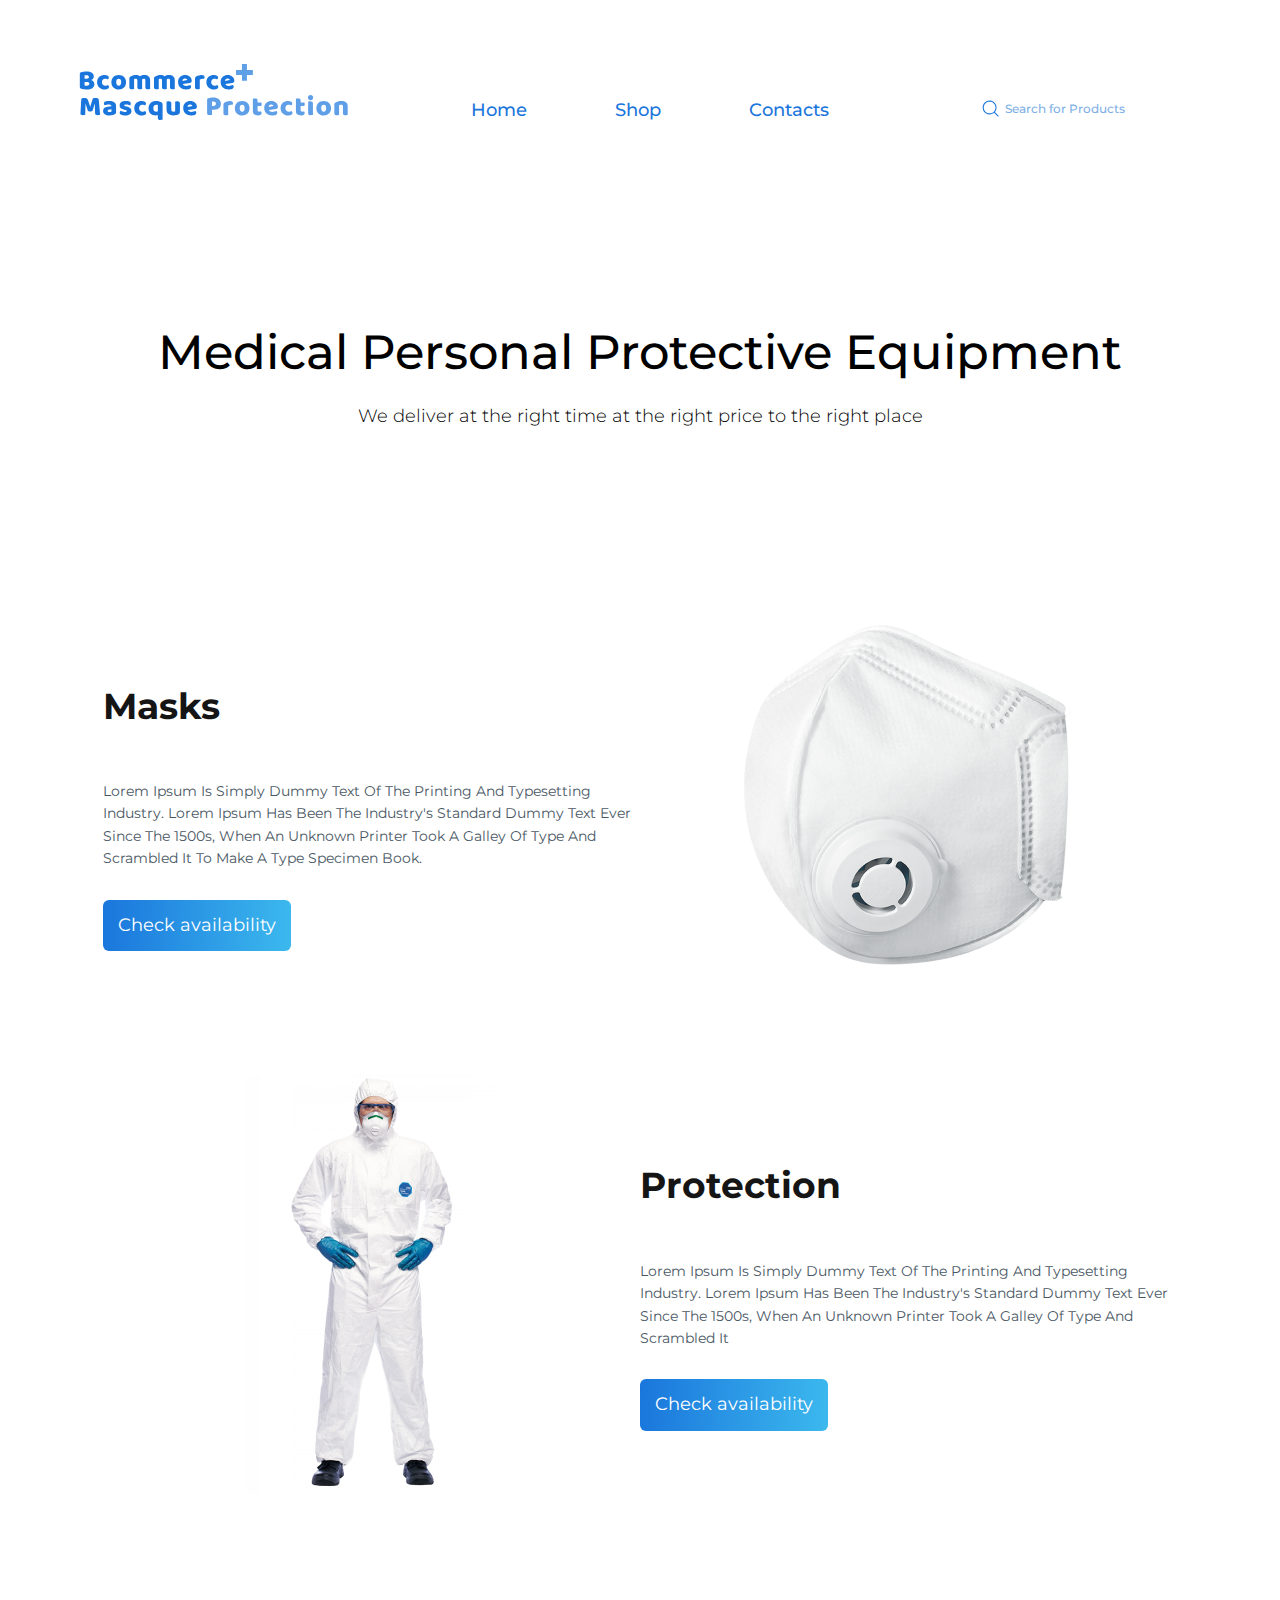
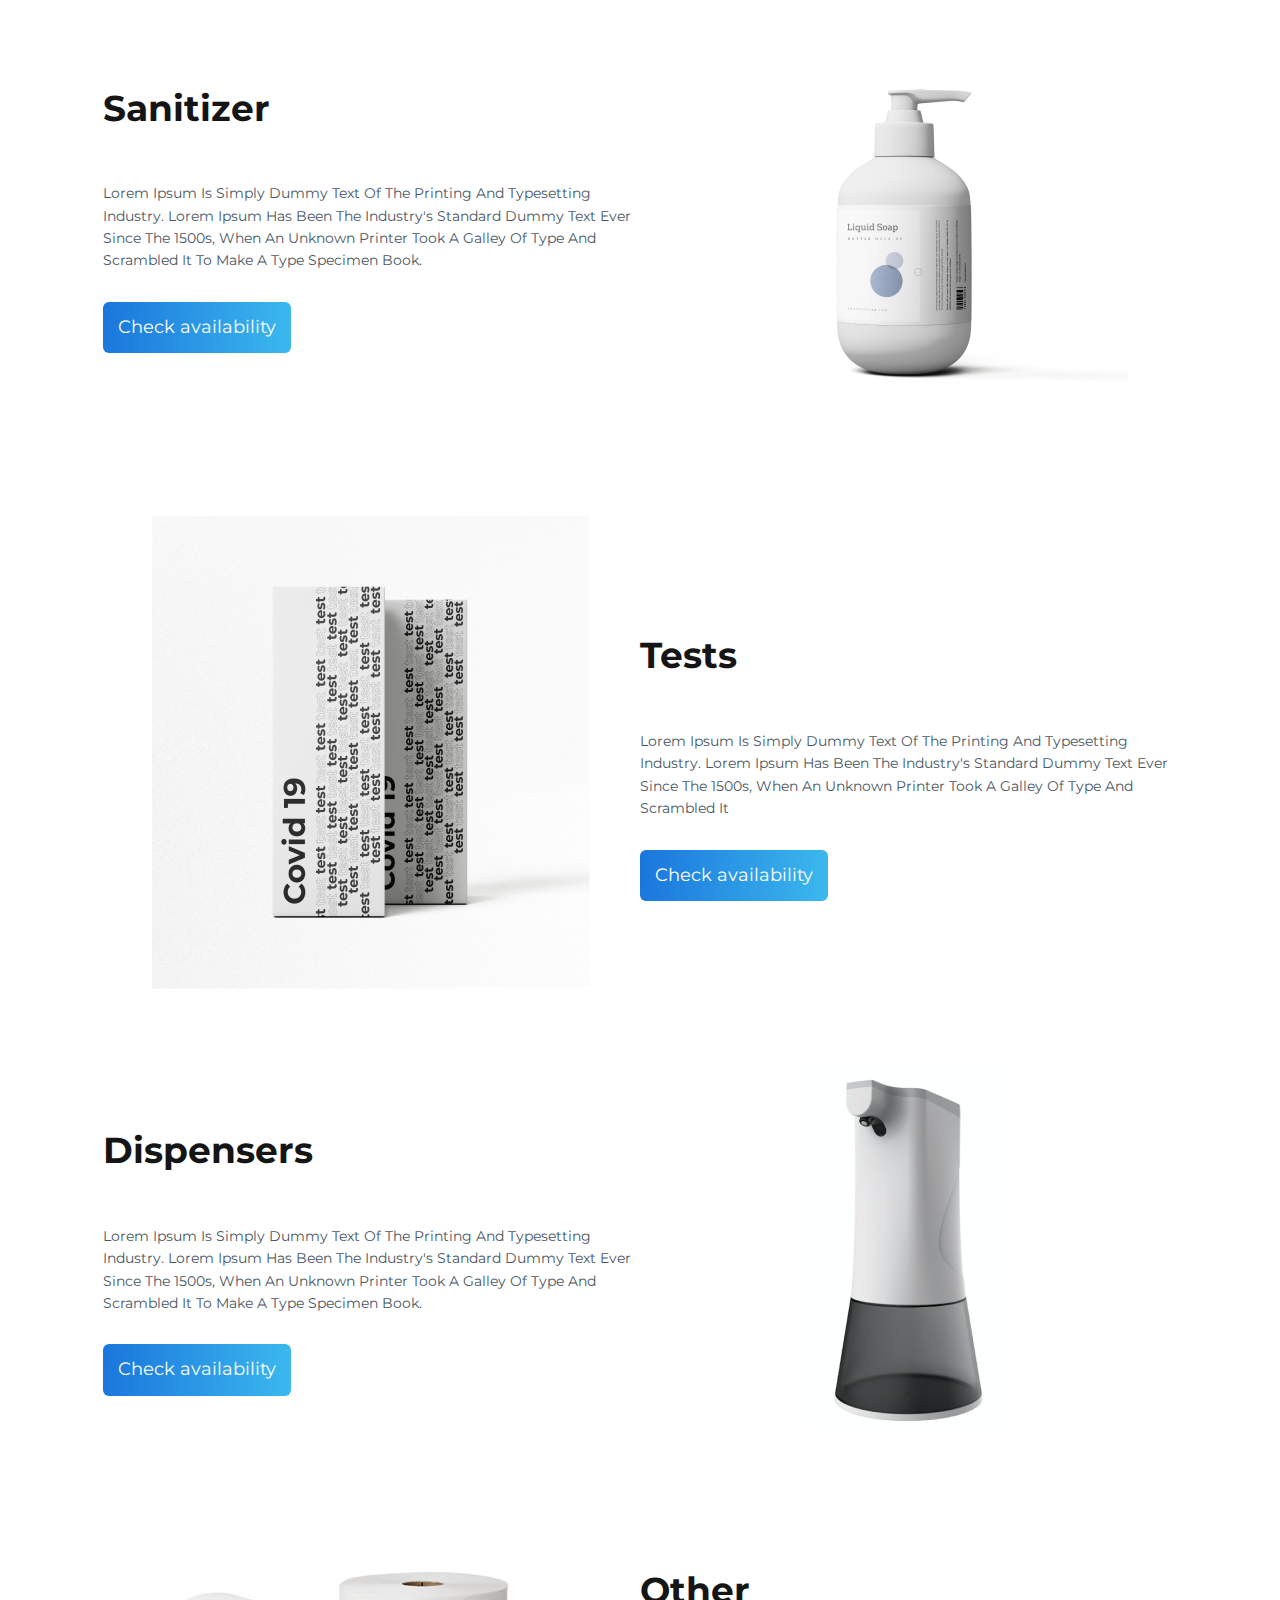
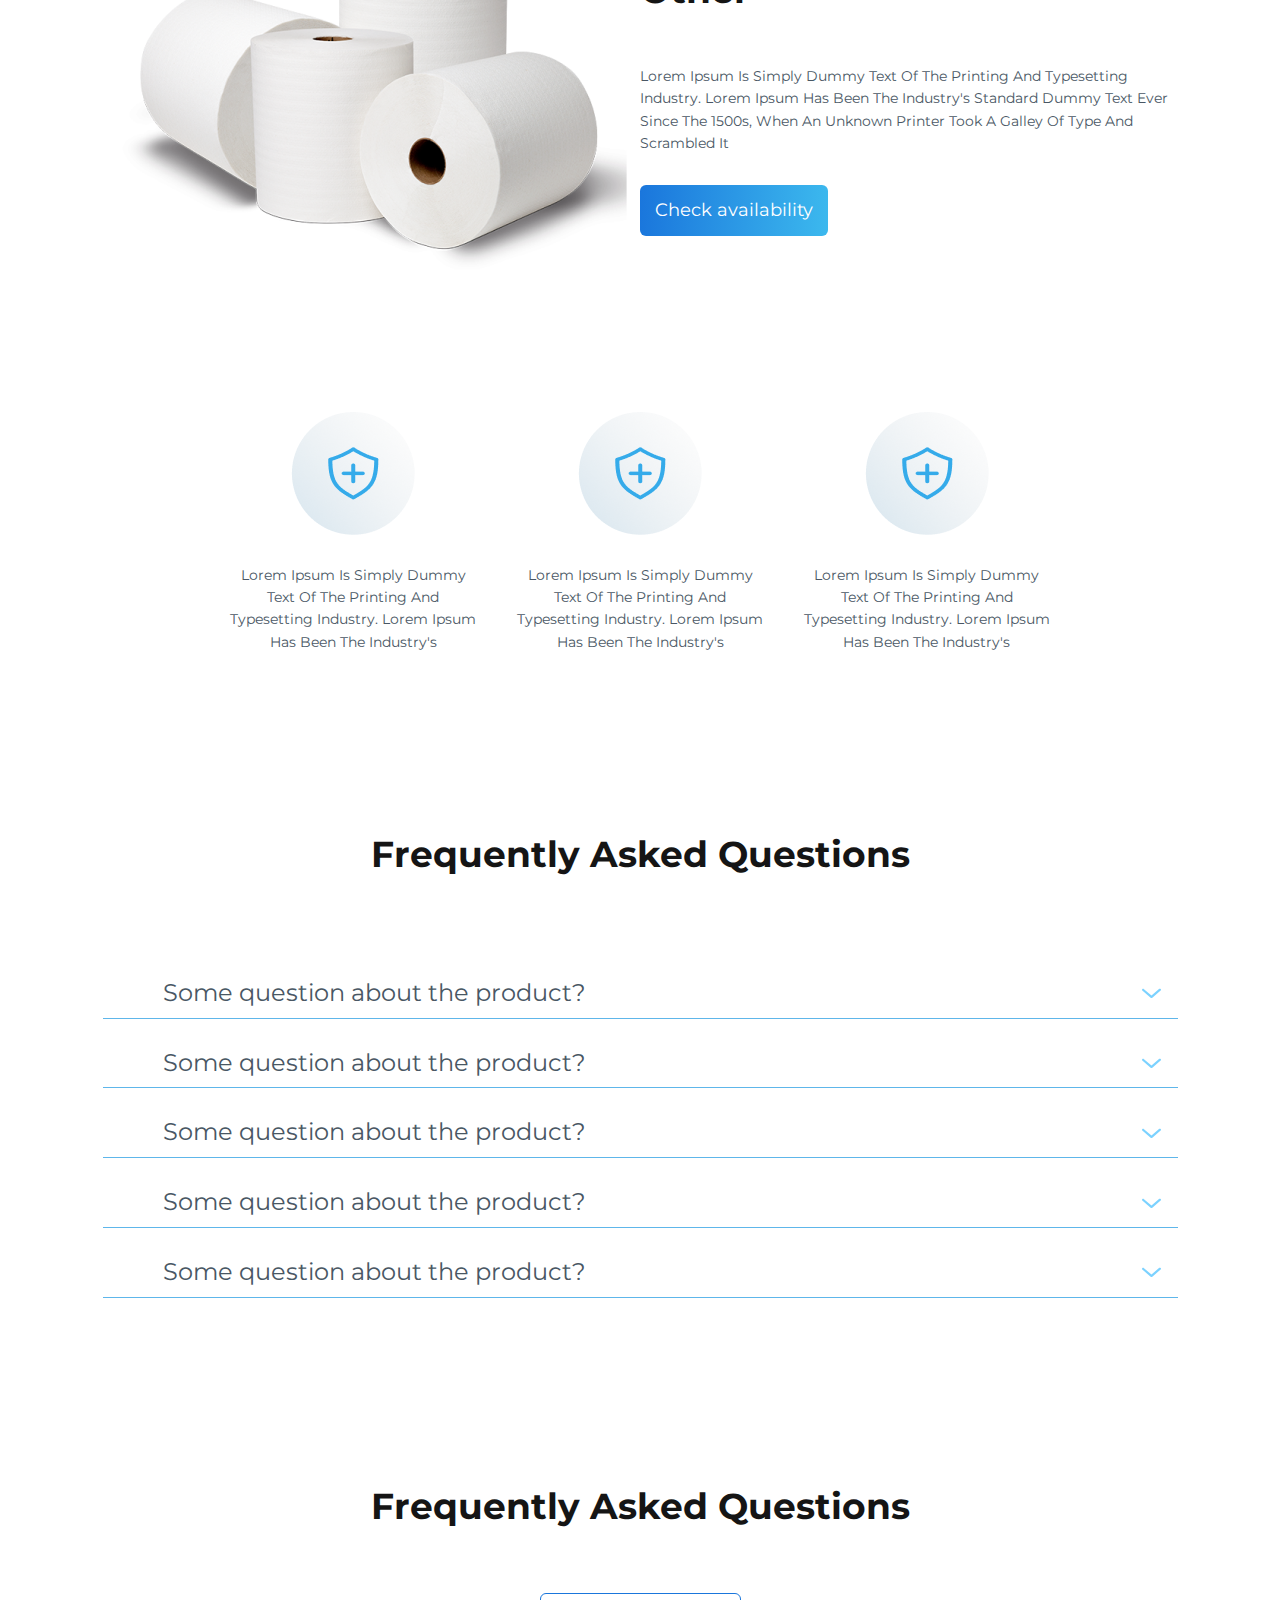
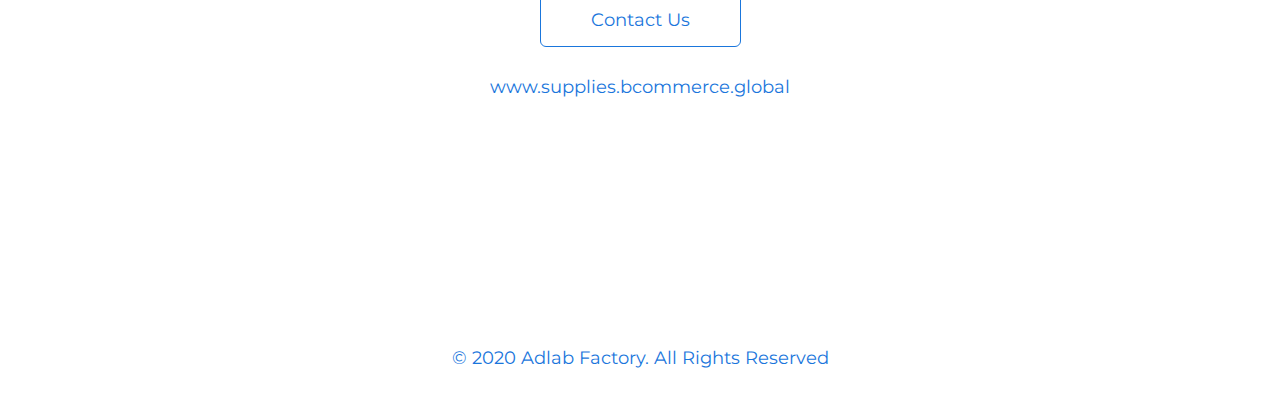
==== commit ae8882a1: "test 1.1" ====
--- a/index.html
+++ b/index.html
@@ -17,14 +17,16 @@
       <div class="header__container">
         <div class="header__inner">
           <div class="inner__logo">
-            <img src="assets/images/home page/logo.png" />
+            <img src="assets/images/icone/logo.svg" />
           </div>
           <div class="header__burger"></div>
           <div class="header__nav">
             <nav class="nav">
               <a class="nav__link" href="index.html">Home</a>
               <a class="nav__link" href="#">Shop</a>
-              <a class="nav__link" href="mailto:www.supplies.bcommerce.global">Contacts</a>
+              <a class="nav__link" href="mailto:www.supplies.bcommerce.global"
+                >Contacts</a
+              >
             </nav>
             <form>
               <input
--- a/assets/css/style.css
+++ b/assets/css/style.css
@@ -3,8 +3,7 @@
   margin: 0;
   padding: 0;
   font-family: "Montserrat", sans-serif;
-  /* font-size: 14px */
-  font-size: calc(10px + 2 * ((100vw - 320px) / (1105 - 320)));
+  font-size: 14px;
   line-height: 1.2;
   color: #495764;
 }
@@ -13,18 +12,15 @@
   text-transform: capitalize;
   font-weight: 700;
   padding: 20px 0;
-  /* font-size: 36px; */
-  font-size: calc(16px + 10 * ((100vw - 320px) / (1105 - 320)));
-  /* line-height: 44px; */
-  line-height: calc(14px + 15 * ((100vw - 320px) / (1105 - 320)));
+  font-size: 36px;
+  line-height: 1.6;
   color: #151515;
 }
 
 .subtext {
-  margin-top: 30px;
-  /* padding: 15px 0; */
-  padding: calc(5px + 5 * ((100vw - 320px) / (1105 - 320))) 0;
-  line-height: 26px;
+  margin-top: 10px;
+  padding: 15px 0;
+  line-height: 1.6;
   align-items: center;
   text-transform: capitalize;
 }
@@ -77,8 +73,8 @@
 .nav__link {
   display: inline-block;
   text-decoration: none;
-  /* font-size: 18px; */
-  font-size: calc(13px + 2.5 * ((100vw - 320px) / (1155 - 320)));
+  font-size: 18px;
+  /* font-size: calc(13px + 2.5 * ((100vw - 320px) / (1155 - 320))); */
   font-weight: 500;
   color: #1a76dc;
   padding: 5px;
@@ -112,23 +108,23 @@
 
 .title__subject {
   text-transform: capitalize;
-  /* font-size: 48px; */
-  font-size: calc(33px + 7.5 * ((100vw - 320px) / (1105 - 320)));
+  font-size: 48px;
+  /* font-size: calc(33px + 7.5 * ((100vw - 320px) / (1105 - 320))); */
   font-weight: 500;
   padding: 25px 0;
 }
 
 .title__subtitle {
-  /* font-size: 18px; */
-  font-size: calc(13px + 2.5 * ((100vw - 320px) / (1105 - 320)));
+  font-size: 18px;
+  /* font-size: calc(13px + 2.5 * ((100vw - 320px) / (1105 - 320))); */
   font-weight: 300;
 }
 
 /* Title Product page (Masks, Protection, Santizers...)*/
 .title__product {
   text-transform: capitalize;
-  /* font-size: 64px; */
-  font-size: calc(40px + 12 * ((100vw - 320px) / (1105 - 320)));
+  font-size: 64px;
+  /* font-size: calc(40px + 12 * ((100vw - 320px) / (1105 - 320))); */
   font-weight: 500;
 }
 
@@ -158,11 +154,10 @@
 }
 
 .btn {
-  margin-top: 18px;
+  margin-top: 15px;
   display: inline-block;
   padding: 15px;
-  /* font-size: 18px; */
-  font-size: calc(13px + 2.5 * ((100vw - 320px) / (1105 - 320)));
+  font-size: 18px;
   text-decoration: none;
   color: #fff;
   background: linear-gradient(92.66deg, #1a76dc 0%, #3cb9ee 100.68%);
@@ -208,8 +203,6 @@
 
 .product__list {
   margin: 0;
-  /* line-height: 26px; */
-  line-height: calc(20px + 3 * ((100vw - 320px) / (1105 - 320)));
   align-items: center;
   text-transform: capitalize;
 }
@@ -220,8 +213,8 @@
 
 .product__priсe {
   font-weight: 500;
-  /* font-size: 24px; */
-  font-size: calc(15px + 4.5 * ((100vw - 320px) / (1105 - 320)));
+  font-size: 24px;
+  /* font-size: calc(15px + 4.5 * ((100vw - 320px) / (1105 - 320))); */
   text-transform: capitalize;
   color: #000000;
   align-self: flex-end;
@@ -236,7 +229,6 @@
 }
 
 .features__item {
-  align-items: center;
   width: calc(80% / 3);
   padding: 20px;
 }
@@ -252,13 +244,13 @@
 }
 
 .faq__dropdown {
-  margin-top: 40px;
+  margin-top: 20px;
   padding: 10px 10px 10px 60px;
   position: relative;
   color: #495764;
   text-align: center;
-  /* font-size: 24px; */
-  font-size: calc(14px + 5 * ((100vw - 320px) / (1105 - 320)));
+  font-size: 24px;
+  /* font-size: calc(14px + 5 * ((100vw - 320px) / (1105 - 320))); */
   cursor: pointer;
   border-bottom: 1px solid #5eb6ea;
   text-align: left;
@@ -283,7 +275,6 @@
 .faq__item {
   padding: 0 30px;
   max-height: 0;
-  line-height: 26px;
   align-items: center;
   text-transform: capitalize;
   transition: max-height 0.8s ease-out;
@@ -306,8 +297,8 @@
   background: transparent;
   color: #1a76dc;
   border-radius: 6px;
-  /* font-size: 18px; */
-  font-size: calc(13px + 2.5 * ((100vw - 320px) / (1105 - 320)));
+  font-size: 18px;
+  /* font-size: calc(13px + 2.5 * ((100vw - 320px) / (1105 - 320))); */
   text-decoration: none;
   transition: background-color, color 0.6s linear;
 }
@@ -323,8 +314,8 @@
 
 .link__mail {
   color: #1a76dc;
-  /* font-size: 18px; */
-  font-size: calc(13px + 2.5 * ((100vw - 320px) / (1105 - 320)));
+  font-size: 18px;
+  /* font-size: calc(13px + 2.5 * ((100vw - 320px) / (1105 - 320))); */
   text-decoration: none;
 }
 
@@ -332,8 +323,8 @@
   margin: 250px 0 50px;
   color: #1a76dc;
   text-align: center;
-  /* font-size: 18px; */
-  font-size: calc(13px + 2.5 * ((100vw - 320px) / (1105 - 320)));
+  font-size: 18px;
+  /* font-size: calc(13px + 2.5 * ((100vw - 320px) / (1105 - 320))); */
 }
 
 /* Media */
@@ -379,7 +370,7 @@
   /* Product page (Masks, Protection, Santizers...)*/
   .product__item {
     padding: 0 calc(10px + 20 * ((100vw - 320px) / (1105 - 320)));
-    margin-top: calc(60px + 10 * ((100vw - 320px) / (1105 - 320)));;
+    margin-top: calc(60px + 10 * ((100vw - 320px) / (1105 - 320)));
   }
 
   /* Title */
@@ -421,16 +412,20 @@
   /* Features */
   .features {
     flex-direction: column;
+    align-items: center;
+    width: 100%;
   }
 
   .features__item {
     display: flex;
-    width: 100%;
-  }
-
-  .features__item img {
-    width: 30%;
-    padding-right: 10px;
+    width: 95%;
+    align-items: center;
+    padding: 0px;
+    margin: 5px;
+  }
+
+  .features__item p {
+    padding-left: 10px;
   }
 
   /* Header */
